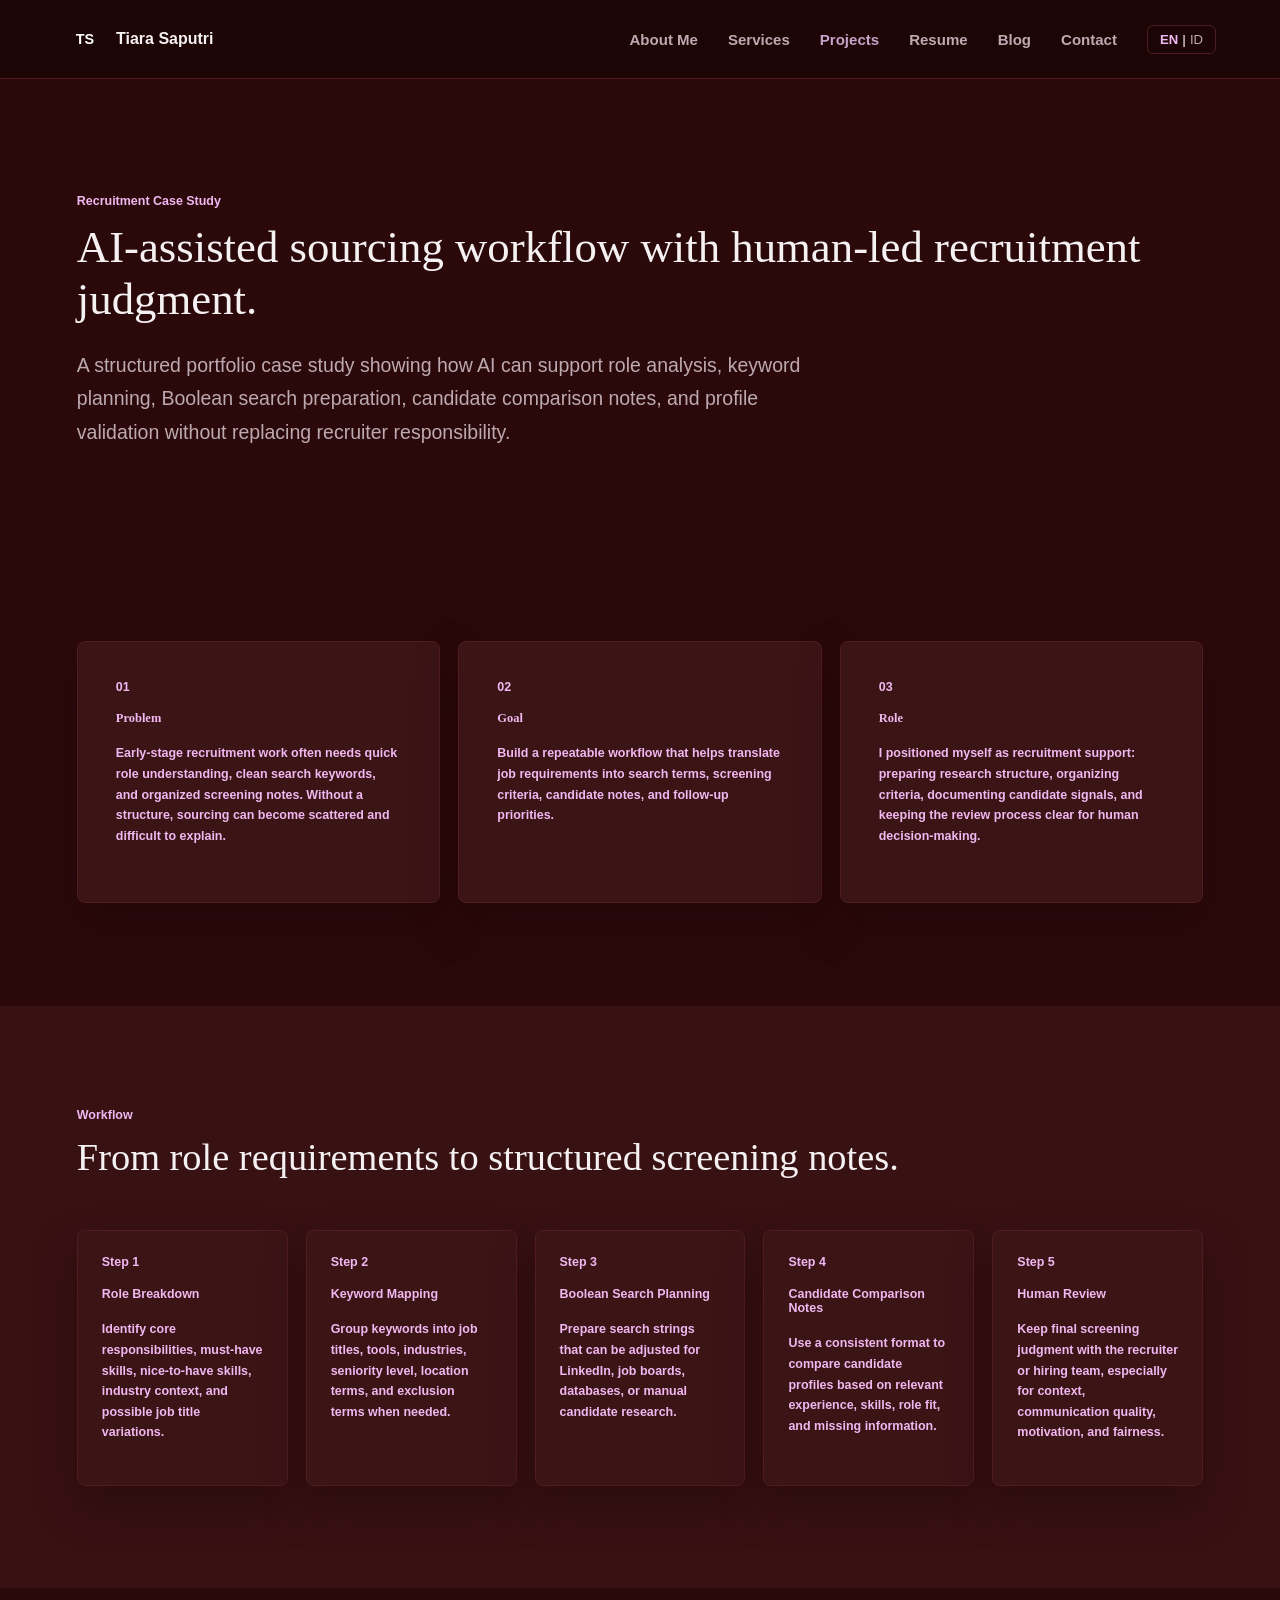
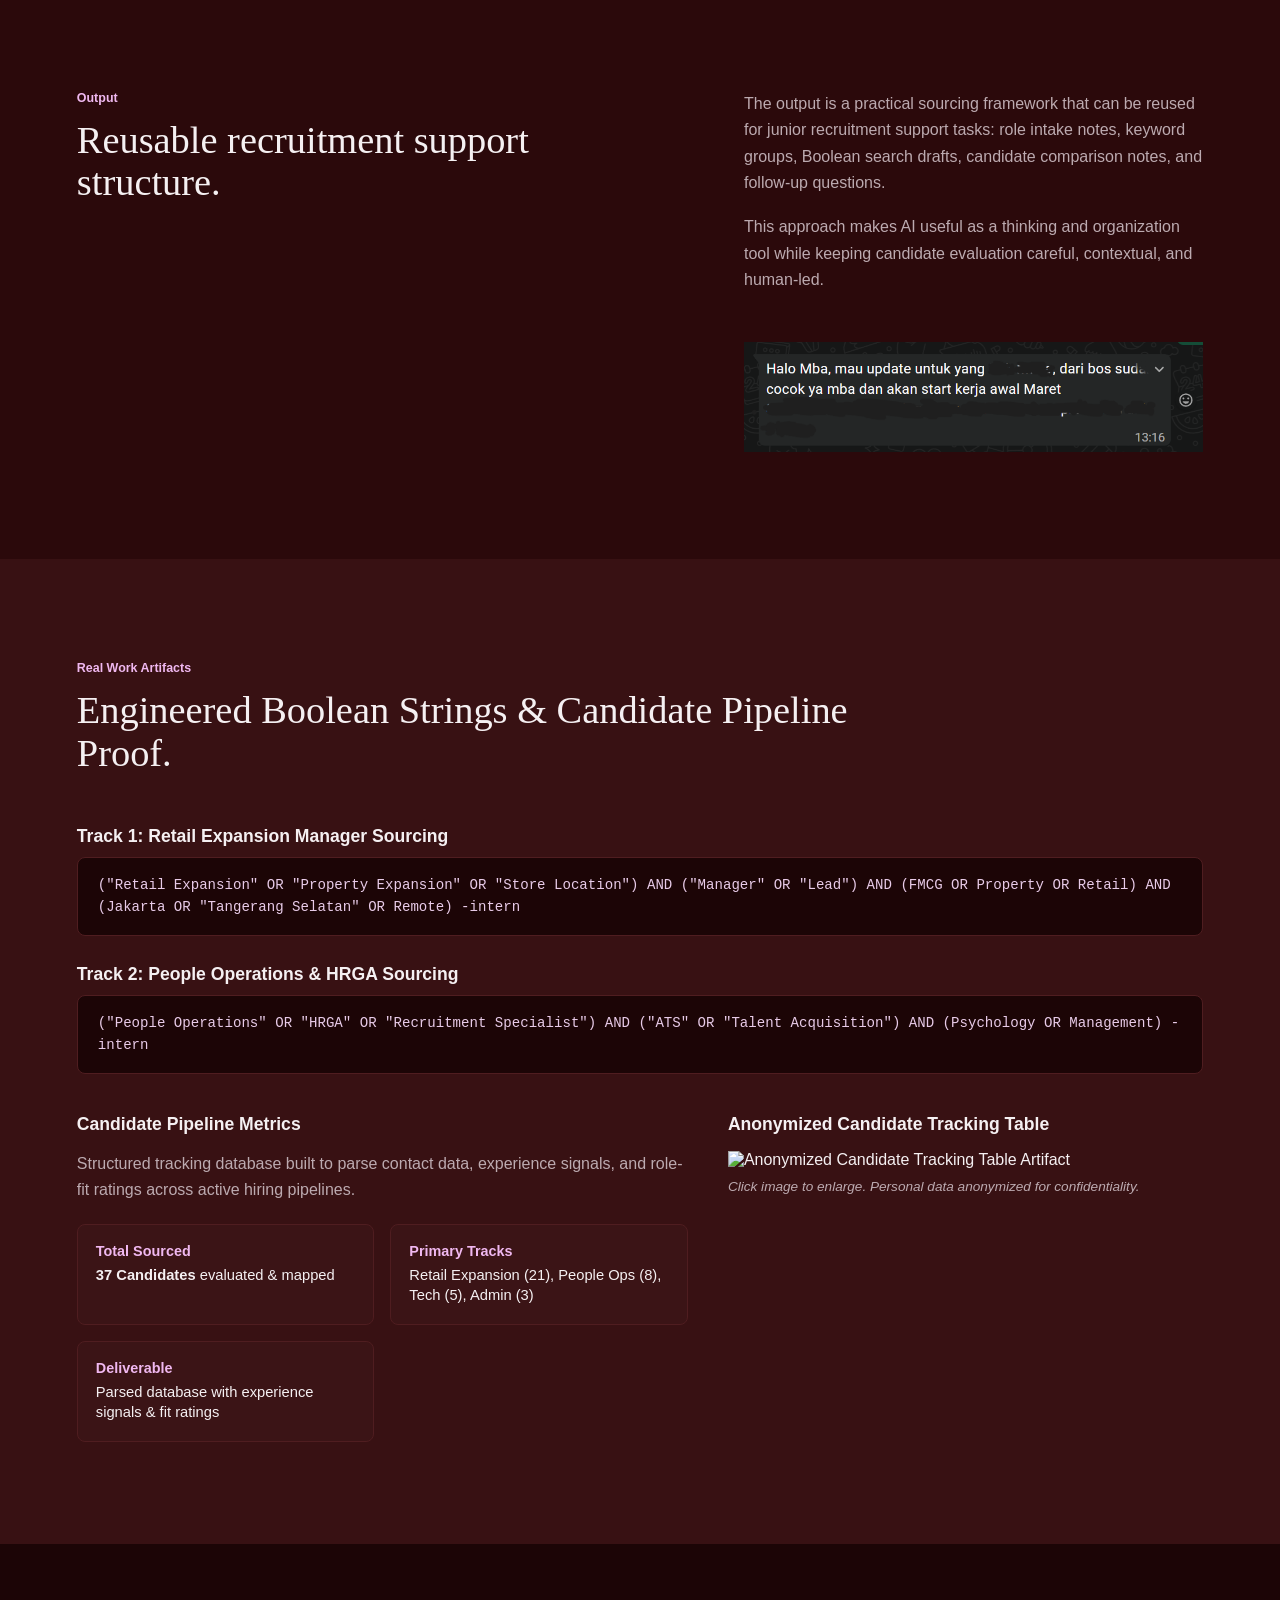
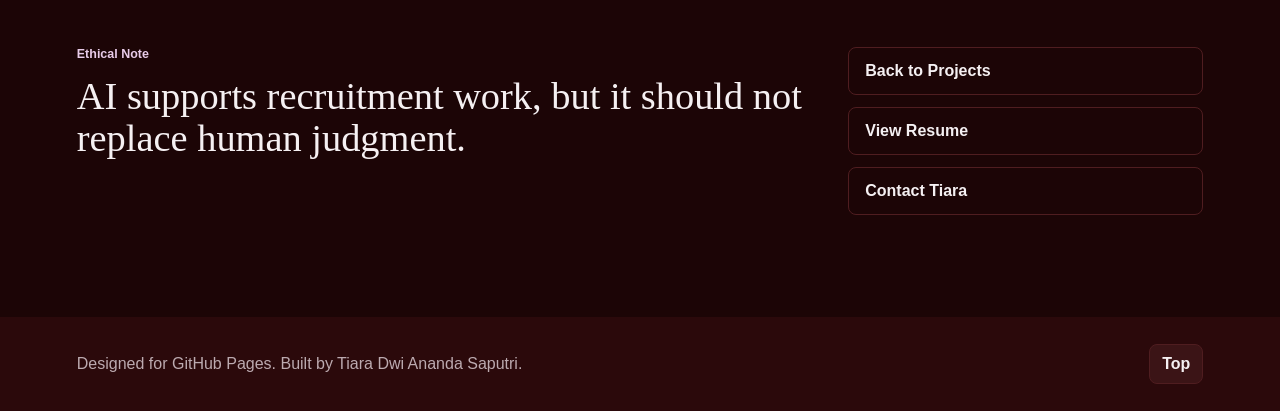
==== ai-sourcing-case-study.html @ cfcb4c5e "feat: add Boolean search formulas, candidate pipeline breakdown, and hiring table artifact" ====
<!doctype html>
<html lang="en">
  <head>
  <link rel="icon" type="image/png" href="assets/favicon.png" />
  <!-- Google tag (gtag.js) -->
  <script async src="https://www.googletagmanager.com/gtag/js?id=G-NN7CFTCV67"></script>
  <script>
    window.dataLayer = window.dataLayer || [];
    function gtag(){dataLayer.push(arguments);}
    gtag('js', new Date());

    gtag('config', 'G-NN7CFTCV67');
  </script>
    <meta charset="utf-8" />
    <meta name="viewport" content="width=device-width, initial-scale=1" />
    <meta
      name="description"
      content="AI-assisted sourcing workflow case study by Tiara Dwi Ananda Saputri, showing how AI can support recruitment research while keeping human judgment central."
    />
    <title>AI-Assisted Sourcing Case Study | Tiara Dwi Ananda Saputri</title>
    <link rel="preconnect" href="https://fonts.googleapis.com" />
    <link rel="preconnect" href="https://fonts.gstatic.com" crossorigin />
    <link
      href="https://fonts.googleapis.com/css2?family=Caveat+Brush&family=Inter:wght@400;500;600;700;800;900&display=swap"
      rel="stylesheet"
    />
    <link rel="stylesheet" href="styles.css?v=multi-page-3" />
    <script src="lang-switch.js"></script>
  </head>
  <body>
    <header class="site-header">
      <a class="brand" href="index.html" aria-label="Go to home">
        <span class="brand-mark">TS</span>
        <span>Tiara Saputri</span>
      </a>
      <nav class="nav-links" aria-label="Primary navigation">
        <a href="index.html#about"><span class="lang-en">About Me</span><span class="lang-id">Tentang Saya</span></a>
        <a href="services.html"><span class="lang-en">Services</span><span class="lang-id">Layanan</span></a>
        <a href="projects.html" class="active"><span class="lang-en">Projects</span><span class="lang-id">Proyek</span></a>
        <a href="resume.html">Resume</a>
        <a href="blog.html">Blog</a>
        <a href="index.html#contact"><span class="lang-en">Contact</span><span class="lang-id">Kontak</span></a>
        <button id="lang-toggle" class="lang-toggle-btn" aria-label="Switch Language / Ubah Bahasa">
          <span class="lang-text-en">EN</span> | <span class="lang-text-id">ID</span>
        </button>
      </nav>
    </header>

    <main>
      <section class="page-hero case-hero">
        <p class="eyebrow">
          <span class="lang-en">Recruitment Case Study</span>
          <span class="lang-id">Studi Kasus Rekrutmen</span>
        </p>
        <h1>
          <span class="lang-en">AI-assisted sourcing workflow with human-led recruitment judgment.</span>
          <span class="lang-id">Alur kerja sourcing berbantuan AI dengan keputusan rekrutmen dipimpin manusia.</span>
        </h1>
        <p>
          <span class="lang-en">A structured portfolio case study showing how AI can support role analysis, keyword planning, Boolean search preparation, candidate comparison notes, and profile validation without replacing recruiter responsibility.</span>
          <span class="lang-id">Studi kasus portofolio terstruktur yang menunjukkan bagaimana AI dapat mendukung analisis posisi, perencanaan kata kunci, penyiapan Boolean search, catatan perbandingan kandidat, dan validasi profil tanpa menggantikan tanggung jawab perekrut.</span>
        </p>
      </section>

      <section class="section case-study-section">
        <div class="case-study-grid">
          <article class="case-study-block">
            <span>01</span>
            <h2>
              <span class="lang-en">Problem</span>
              <span class="lang-id">Masalah</span>
            </h2>
            <p>
              <span class="lang-en">Early-stage recruitment work often needs quick role understanding, clean search keywords, and organized screening notes. Without a structure, sourcing can become scattered and difficult to explain.</span>
              <span class="lang-id">Pekerjaan rekrutmen tahap awal sering kali membutuhkan pemahaman posisi yang cepat, kata kunci pencarian yang bersih, dan catatan penyaringan yang terorganisasi. Tanpa struktur, sourcing dapat menjadi tidak terarah dan sulit dijelaskan.</span>
            </p>
          </article>
          <article class="case-study-block">
            <span>02</span>
            <h2>
              <span class="lang-en">Goal</span>
              <span class="lang-id">Tujuan</span>
            </h2>
            <p>
              <span class="lang-en">Build a repeatable workflow that helps translate job requirements into search terms, screening criteria, candidate notes, and follow-up priorities.</span>
              <span class="lang-id">Membangun alur kerja berulang yang membantu menerjemahkan persyaratan pekerjaan menjadi istilah pencarian, kriteria penyaringan, catatan kandidat, dan prioritas tindak lanjut.</span>
            </p>
          </article>
          <article class="case-study-block">
            <span>03</span>
            <h2>
              <span class="lang-en">Role</span>
              <span class="lang-id">Peran</span>
            </h2>
            <p>
              <span class="lang-en">I positioned myself as recruitment support: preparing research structure, organizing criteria, documenting candidate signals, and keeping the review process clear for human decision-making.</span>
              <span class="lang-id">Saya memosisikan diri sebagai dukungan rekrutmen: menyiapkan struktur riset, mengorganisasi kriteria, mendokumentasikan sinyal kandidat, dan menjaga proses peninjauan tetap jelas untuk pengambilan keputusan manusia.</span>
            </p>
          </article>
        </div>
      </section>

      <section class="section muted">
        <div class="section-heading">
          <p class="section-kicker">
            <span class="lang-en">Workflow</span>
            <span class="lang-id">Alur Kerja</span>
          </p>
          <h2>
            <span class="lang-en">From role requirements to structured screening notes.</span>
            <span class="lang-id">Dari persyaratan posisi hingga catatan penyaringan terstruktur.</span>
          </h2>
        </div>
        <div class="process-list">
          <article>
            <span>Step 1</span>
            <h3>
              <span class="lang-en">Role Breakdown</span>
              <span class="lang-id">Analisis Posisi</span>
            </h3>
            <p>
              <span class="lang-en">Identify core responsibilities, must-have skills, nice-to-have skills, industry context, and possible job title variations.</span>
              <span class="lang-id">Mengidentifikasi tanggung jawab utama, keterampilan wajib, keterampilan pendukung, konteks industri, dan kemungkinan variasi judul pekerjaan.</span>
            </p>
          </article>
          <article>
            <span>Step 2</span>
            <h3>
              <span class="lang-en">Keyword Mapping</span>
              <span class="lang-id">Pemetaan Kata Kunci</span>
            </h3>
            <p>
              <span class="lang-en">Group keywords into job titles, tools, industries, seniority level, location terms, and exclusion terms when needed.</span>
              <span class="lang-id">Mengelompokkan kata kunci ke dalam judul pekerjaan, alat kerja, industri, tingkat senioritas, istilah lokasi, dan istilah pengecualian jika diperlukan.</span>
            </p>
          </article>
          <article>
            <span>Step 3</span>
            <h3>
              <span class="lang-en">Boolean Search Planning</span>
              <span class="lang-id">Perencanaan Boolean Search</span>
            </h3>
            <p>
              <span class="lang-en">Prepare search strings that can be adjusted for LinkedIn, job boards, databases, or manual candidate research.</span>
              <span class="lang-id">Menyiapkan formula pencarian yang dapat disesuaikan untuk LinkedIn, portal lowongan kerja, database, atau riset kandidat manual.</span>
            </p>
          </article>
          <article>
            <span>Step 4</span>
            <h3>
              <span class="lang-en">Candidate Comparison Notes</span>
              <span class="lang-id">Catatan Perbandingan Kandidat</span>
            </h3>
            <p>
              <span class="lang-en">Use a consistent format to compare candidate profiles based on relevant experience, skills, role fit, and missing information.</span>
              <span class="lang-id">Menggunakan format yang konsisten untuk membandingkan profil kandidat berdasarkan pengalaman relevan, keterampilan, keselarasan peran, dan informasi yang kurang.</span>
            </p>
          </article>
          <article>
            <span>Step 5</span>
            <h3>
              <span class="lang-en">Human Review</span>
              <span class="lang-id">Peninjauan Manusia</span>
            </h3>
            <p>
              <span class="lang-en">Keep final screening judgment with the recruiter or hiring team, especially for context, communication quality, motivation, and fairness.</span>
              <span class="lang-id">Menjaga keputusan penyaringan akhir tetap pada perekrut atau tim perekrut, terutama untuk konteks, kualitas komunikasi, motivasi, dan keadilan.</span>
            </p>
          </article>
        </div>
      </section>

      <section class="section">
        <div class="split">
          <div>
            <p class="section-kicker">
              <span class="lang-en">Output</span>
              <span class="lang-id">Hasil Kerja</span>
            </p>
            <h2>
              <span class="lang-en">Reusable recruitment support structure.</span>
              <span class="lang-id">Struktur dukungan rekrutmen yang dapat digunakan kembali.</span>
            </h2>
          </div>
          <div class="about-copy">
            <p>
              <span class="lang-en">The output is a practical sourcing framework that can be reused for junior recruitment support tasks: role intake notes, keyword groups, Boolean search drafts, candidate comparison notes, and follow-up questions.</span>
              <span class="lang-id">Hasil kerjanya adalah kerangka sourcing praktis yang dapat digunakan kembali untuk tugas-tugas dukungan rekrutmen pemula: catatan pemahaman posisi, kelompok kata kunci, draf Boolean search, catatan perbandingan kandidat, dan pertanyaan tindak lanjut.</span>
            </p>
            <p>
              <span class="lang-en">This approach makes AI useful as a thinking and organization tool while keeping candidate evaluation careful, contextual, and human-led.</span>
              <span class="lang-id">Pendekatan ini membuat AI berguna sebagai alat berpikir dan pengorganisasian dengan tetap menjaga evaluasi kandidat yang hati-hati, kontekstual, dan dipimpin oleh manusia.</span>
            </p>
            <div style="margin-top: 30px; max-width: 500px;" class="photo-frame">
              <img src="assets/testimonial-ai-recruitment.png?v=20260610" alt="Success Sourcing Testimonial" style="aspect-ratio: auto; width: 100%; object-fit: contain;" />
            </div>
          </div>
        </div>
      </section>

      <!-- Real Artifacts & Boolean Strings Section -->
      <section class="section muted">
        <div class="section-heading">
          <p class="section-kicker">
            <span class="lang-en">Real Work Artifacts</span>
            <span class="lang-id">Artefak Pekerjaan Nyata</span>
          </p>
          <h2>
            <span class="lang-en">Engineered Boolean Strings &amp; Candidate Pipeline Proof.</span>
            <span class="lang-id">Formula Boolean Search &amp; Bukti Pipeline Kandidat.</span>
          </h2>
        </div>

        <div style="margin-bottom: 40px;">
          <h3>
            <span class="lang-en">Track 1: Retail Expansion Manager Sourcing</span>
            <span class="lang-id">Jalur 1: Sourcing Manajer Ekspansi Ritel</span>
          </h3>
          <div class="boolean-code-box">
            ("Retail Expansion" OR "Property Expansion" OR "Store Location") AND ("Manager" OR "Lead") AND (FMCG OR Property OR Retail) AND (Jakarta OR "Tangerang Selatan" OR Remote) -intern
          </div>

          <h3 style="margin-top: 28px;">
            <span class="lang-en">Track 2: People Operations &amp; HRGA Sourcing</span>
            <span class="lang-id">Jalur 2: Sourcing People Operations &amp; HRGA</span>
          </h3>
          <div class="boolean-code-box">
            ("People Operations" OR "HRGA" OR "Recruitment Specialist") AND ("ATS" OR "Talent Acquisition") AND (Psychology OR Management) -intern
          </div>
        </div>

        <div class="split" style="align-items: start; gap: 40px;">
          <div>
            <h3>
              <span class="lang-en">Candidate Pipeline Metrics</span>
              <span class="lang-id">Metrik Pipeline Kandidat</span>
            </h3>
            <p style="color: var(--muted); line-height: 1.65; margin-bottom: 20px;">
              <span class="lang-en">Structured tracking database built to parse contact data, experience signals, and role-fit ratings across active hiring pipelines.</span>
              <span class="lang-id">Database pelacakan terstruktur yang dibuat untuk mengurai data kontak, sinyal pengalaman, dan nilai kesesuaian peran di seluruh pipeline rekrutmen aktif.</span>
            </p>

            <div class="pipeline-metrics-grid">
              <div class="pipeline-metric-card">
                <h4>Total Sourced</h4>
                <p><strong>37 Candidates</strong> evaluated &amp; mapped</p>
              </div>
              <div class="pipeline-metric-card">
                <h4>Primary Tracks</h4>
                <p>Retail Expansion (21), People Ops (8), Tech (5), Admin (3)</p>
              </div>
              <div class="pipeline-metric-card">
                <h4>Deliverable</h4>
                <p>Parsed database with experience signals &amp; fit ratings</p>
              </div>
            </div>
          </div>

          <div>
            <h3>
              <span class="lang-en">Anonymized Candidate Tracking Table</span>
              <span class="lang-id">Tabel Pelacakan Kandidat (Tersamar)</span>
            </h3>
            <div style="margin-top: 16px;" class="photo-frame">
              <img src="assets/blur-sensitive-hiring-table.png" alt="Anonymized Candidate Tracking Table Artifact" style="aspect-ratio: auto; width: 100%; object-fit: contain;" />
            </div>
            <p style="color: var(--muted); font-size: 0.85rem; margin-top: 10px; font-style: italic;">
              <span class="lang-en">Click image to enlarge. Personal data anonymized for confidentiality.</span>
              <span class="lang-id">Klik gambar untuk memperbesar. Data pribadi disamarkan untuk kerahasiaan.</span>
            </p>
          </div>
        </div>
      </section>

      <section class="contact-section">
        <div>
          <p class="section-kicker">
            <span class="lang-en">Ethical Note</span>
            <span class="lang-id">Catatan Etis</span>
          </p>
          <h2>
            <span class="lang-en">AI supports recruitment work, but it should not replace human judgment.</span>
            <span class="lang-id">AI mendukung pekerjaan rekrutmen, tetapi tidak boleh menggantikan keputusan manusia.</span>
          </h2>
        </div>
        <div class="contact-panel">
          <a href="projects.html">
            <span class="lang-en">Back to Projects</span>
            <span class="lang-id">Kembali ke Proyek</span>
          </a>
          <a href="resume.html">
            <span class="lang-en">View Resume</span>
            <span class="lang-id">Lihat Resume</span>
          </a>
          <a href="mailto:tiaradwia1506@gmail.com">
            <span class="lang-en">Contact Tiara</span>
            <span class="lang-id">Hubungi Tiara</span>
          </a>
        </div>
      </section>
    </main>

    <footer class="site-footer">
      <p>
        <span class="lang-en">Designed for GitHub Pages. Built by Tiara Dwi Ananda Saputri.</span>
        <span class="lang-id">Didesain untuk GitHub Pages. Dibuat oleh Tiara Dwi Ananda Saputri.</span>
      </p>
      <button class="top-button" type="button" aria-label="Back to top">
        <span class="lang-en">Top</span>
        <span class="lang-id">Ke Atas</span>
      </button>
    </footer>
    <script src="script.js?v=2"></script>
  </body>
</html>
---- styles.css ----
:root {
  --bg: #2b090b;
  --surface: #3b1416;
  --ink: #f5f0f2;
  --muted: #bcaab0;
  --line: #4f1d20;
  --deep: #1c0506;
  --teal: #C8A2C8;
  --gold: #e8cbe8;
  --rose: #f0b8f0;
  --soft: #381113;
  --shadow: 0 20px 45px rgba(28, 5, 6, 0.4);
}

.text-link {
  display: inline-flex;
  width: fit-content;
  margin-top: 22px;
  border-bottom: 2px solid currentColor;
  color: inherit;
  font-weight: 900;
}

.case-study-grid,
.process-list {
  display: grid;
  gap: 18px;
}

.case-study-grid {
  grid-template-columns: repeat(3, 1fr);
}

.case-study-block,
.process-list article {
  border: 1px solid var(--line);
  border-radius: 8px;
  background: var(--surface);
  box-shadow: var(--shadow);
}

.case-study-block {
  padding: clamp(24px, 4vw, 38px);
}

.case-study-block span,
.process-list span {
  display: block;
  margin-bottom: 18px;
  color: var(--rose);
  font-size: 0.78rem;
  font-weight: 900;
}

.case-study-block h2 {
  margin-bottom: 16px;
  font-size: clamp(1.8rem, 4vw, 3.3rem);
}

.case-study-block p,
.process-list p {
  margin: 0;
  color: var(--muted);
  line-height: 1.65;
}

.process-list {
  grid-template-columns: repeat(5, 1fr);
}

.process-list article {
  min-height: 250px;
  padding: 24px;
}

.process-list h3 {
  margin-bottom: 12px;
}

@media (max-width: 1100px) {
  .case-study-grid {
    grid-template-columns: 1fr;
  }

  .process-list {
    grid-template-columns: repeat(2, 1fr);
  }
}

@media (max-width: 760px) {
  .process-list {
    grid-template-columns: 1fr;
  }
}

.project-testimonial {
  margin-top: 20px;
  padding: 16px 20px;
  border-left: 3px solid var(--teal);
  background: rgba(18, 111, 103, 0.06);
  border-radius: 0 8px 8px 0;
  font-size: 0.94rem;
}

.project-card.featured .project-testimonial {
  border-left-color: #f1ce89;
  background: rgba(241, 206, 137, 0.08);
}

.project-testimonial-text {
  margin: 0 0 8px 0 !important;
  font-style: italic;
  line-height: 1.5;
  color: inherit !important;
}

.project-testimonial-author {
  display: block;
  font-size: 0.78rem;
  font-weight: 800;
  letter-spacing: 0.5px;
  color: var(--teal);
}

.project-card.featured .project-testimonial-author {
  color: #f1ce89;
}

* {
  box-sizing: border-box;
}

html {
  scroll-behavior: smooth;
}

body {
  margin: 0;
  background: var(--bg);
  color: var(--ink);
  font-family: -apple-system, BlinkMacSystemFont, 'Segoe UI', Helvetica, Arial, sans-serif;
  letter-spacing: 0;
}

a {
  color: inherit;
  text-decoration: none;
}

.site-header {
  position: sticky;
  top: 0;
  z-index: 20;
  display: flex;
  align-items: center;
  justify-content: space-between;
  gap: 24px;
  padding: 18px clamp(18px, 5vw, 72px);
  background: rgba(28, 5, 6, 0.85);
  border-bottom: 1px solid var(--line);
  backdrop-filter: blur(14px);
}

.brand {
  display: inline-flex;
  align-items: center;
  gap: 10px;
  font-weight: 900;
}

.brand-mark {
  display: grid;
  place-items: center;
  width: 42px;
  height: 42px;
  border-radius: 8px;
  background: var(--deep);
  color: #fff;
  font-size: 0.9rem;
}

.nav-links {
  display: flex;
  align-items: center;
  gap: clamp(14px, 3vw, 30px);
  color: var(--muted);
  font-weight: 800;
  font-size: 0.94rem;
}

.nav-links a:hover,
.nav-links a.active {
  color: var(--teal);
}

.hero {
  display: grid;
  grid-template-columns: minmax(0, 1.05fr) minmax(320px, 1.15fr);
  gap: clamp(28px, 5vw, 78px);
  align-items: center;
  min-height: calc(100vh - 78px);
  padding: clamp(48px, 8vw, 100px) clamp(18px, 6vw, 88px);
}

.page-hero {
  padding: clamp(64px, 9vw, 130px) clamp(18px, 6vw, 88px) clamp(48px, 7vw, 92px);
  background: var(--bg);
}

.page-hero h1 {
  max-width: 1120px;
  font-size: clamp(1.8rem, 3.5vw, 3rem);
  line-height: 1.15;
  font-weight: normal;
}

.page-hero p:last-child {
  max-width: 760px;
  margin: 24px 0 0;
  color: var(--muted);
  font-size: clamp(1rem, 2vw, 1.22rem);
  line-height: 1.7;
}

.eyebrow,
.section-kicker {
  margin: 0 0 14px;
  color: var(--rose);
  font-size: 0.78rem;
  font-weight: 900;
  letter-spacing: 0;
}

h1,
h2,
h3,
p {
  overflow-wrap: anywhere;
}

h1 {
  font-family: Georgia, 'Times New Roman', serif;
  font-weight: normal;
  margin: 0;
  max-width: 860px;
  font-size: clamp(2.2rem, 5vw, 4.2rem);
  line-height: 1.05;
  letter-spacing: 0;
}

.gradient-text {
  background: linear-gradient(135deg, #be123c 0%, #d946ef 60%, #C8A2C8 100%);
  -webkit-background-clip: text;
  -webkit-text-fill-color: transparent;
  display: inline-block;
}

h2 {
  font-family: Georgia, 'Times New Roman', serif;
  font-weight: normal;
  margin: 0;
  font-size: clamp(1.6rem, 3vw, 2.8rem);
  line-height: 1.1;
  letter-spacing: 0;
}

h3 {
  margin: 0;
  font-size: 1.1rem;
}

.hero-role {
  margin: 22px 0 0;
  color: var(--teal);
  font-size: clamp(1.6rem, 3.5vw, 2.5rem);
  font-weight: 900;
  font-family: "Caveat Brush", cursive, Arial, sans-serif;
  letter-spacing: 0.5px;
}

.hero-intro {
  max-width: 680px;
  margin: 24px 0 0;
  color: var(--muted);
  font-size: clamp(1rem, 2vw, 1.22rem);
  line-height: 1.7;
}

.hero-actions,
.social-row {
  display: flex;
  flex-wrap: wrap;
  gap: 12px;
}

.hero-actions {
  margin-top: 32px;
}

.button {
  display: inline-flex;
  min-height: 48px;
  align-items: center;
  justify-content: center;
  border: 1px solid var(--line);
  border-radius: 8px;
  padding: 12px 18px;
  font-weight: 900;
  transition: transform 160ms ease, background 160ms ease, color 160ms ease, border-color 160ms ease;
}

.button:hover {
  transform: translateY(-2px);
  border-color: var(--teal);
}

.button.primary {
  background: linear-gradient(135deg, #be123c 0%, #d946ef 60%, #C8A2C8 100%);
  color: var(--deep);
  border: none;
}

.button.primary:hover {
  background: linear-gradient(135deg, #d946ef 0%, #be123c 100%);
}

.button.secondary {
  background: transparent;
  color: var(--teal);
  border-color: var(--line);
}

.social-row {
  margin-top: 22px;
  color: var(--muted);
  font-weight: 800;
}

.social-row a {
  border-bottom: 2px solid rgba(200, 162, 200, 0.22);
}

.social-row a:hover {
  color: var(--teal);
}

.hero-visual {
  display: grid;
  gap: 16px;
}

.photo-card {
  position: relative;
  width: 100%;
  max-width: 580px;
  aspect-ratio: 1 / 1;
  background: var(--bg);
  border-radius: 20px;
  overflow: hidden;
  display: flex;
  justify-content: center;
  align-items: flex-end;
  box-shadow: 0 15px 35px rgba(0, 0, 0, 0.3);
  z-index: 1;
  border: 1px solid var(--line);
  margin-left: auto;
}

.photo-card img {
  display: block;
  height: 95%;
  width: auto;
  object-fit: contain;
  z-index: 3;
  position: relative;
}

.glow-bg {
  position: absolute;
  top: 50%;
  left: 50%;
  transform: translate(-50%, -50%);
  width: 75%;
  height: 75%;
  border-radius: 50%;
  background: rgba(18, 5, 6, 0.75);
  z-index: 2;
  border: 1px solid rgba(200, 162, 200, 0.2);
}

.card-line {
  position: absolute;
  background: var(--teal);
  opacity: 0.35;
  z-index: 2;
}

.line-top-left {
  top: 36px;
  left: 0;
  width: 90px;
  height: 1px;
}

.line-right {
  top: 0;
  right: 48px;
  width: 1px;
  height: 100px;
}

.line-bottom-left {
  bottom: 0;
  left: 58px;
  width: 1px;
  height: 80px;
}

.hero-note {
  border-radius: 8px;
  padding: 20px;
  background: var(--deep);
  color: #fff;
}

.hero-note span {
  display: block;
  margin-bottom: 8px;
  color: #f1ce89;
  font-weight: 900;
}

.hero-note p {
  margin: 0;
  line-height: 1.55;
}

.stats-band {
  display: grid;
  grid-template-columns: repeat(4, 1fr);
  gap: 1px;
  padding: 0 clamp(18px, 6vw, 88px);
  background: var(--line);
}

.stats-band article {
  min-height: 168px;
  padding: 28px;
  background: var(--surface);
}

.stats-band strong {
  display: block;
  margin-bottom: 18px;
  color: var(--gold);
  font-size: clamp(2.5rem, 5vw, 4.2rem);
  line-height: 1;
}

.stats-band span {
  color: var(--ink);
  font-weight: 900;
}

.section {
  padding: clamp(64px, 8vw, 112px) clamp(18px, 6vw, 88px);
}

.muted {
  background: var(--soft);
}

.section-heading {
  max-width: 840px;
  margin-bottom: clamp(30px, 5vw, 52px);
}

.split {
  display: grid;
  grid-template-columns: minmax(0, 0.9fr) minmax(320px, 0.7fr);
  gap: clamp(28px, 6vw, 80px);
  align-items: start;
}

.about-copy {
  display: grid;
  gap: 18px;
}

.about-copy p,
.service-card p,
.project-card span,
.resume-item p,
.certificate-card p,
.page-card p,
.feature-panel p {
  margin: 0;
  color: var(--muted);
  line-height: 1.65;
}

.service-grid,
.project-grid,
.resume-grid,
.certificate-grid,
.page-card-grid {
  display: grid;
  gap: 18px;
}

.service-grid {
  grid-template-columns: repeat(4, 1fr);
}

.detail-grid.service-grid {
  grid-template-columns: repeat(3, 1fr);
}

.project-grid {
  grid-template-columns: repeat(3, 1fr);
}

.resume-grid {
  grid-template-columns: repeat(2, 1fr);
}

.certificate-grid {
  grid-template-columns: repeat(3, 1fr);
}

.page-card-grid {
  grid-template-columns: repeat(3, 1fr);
}

.service-card,
.project-card,
.resume-item,
.certificate-card,
.page-card,
.feature-panel {
  border: 1px solid var(--line);
  border-radius: 5px;
  background: var(--surface);
  box-shadow: var(--shadow);
  transition: transform 200ms ease, border-color 200ms ease, box-shadow 200ms ease;
}

.service-card:hover,
.project-card:hover,
.resume-item:hover,
.certificate-card:hover,
.page-card:hover,
.feature-panel:hover {
  transform: translateY(-3px);
  border-color: var(--teal);
  box-shadow: 0 8px 25px rgba(200, 162, 200, 0.15), var(--shadow);
}

.service-card {
  min-height: 260px;
  padding: 24px;
}

.service-card span,
.resume-item span,
.project-card p,
.page-card span {
  display: block;
  margin-bottom: 26px;
  color: var(--rose);
  font-size: 0.78rem;
  font-weight: 900;
}

.service-card h3,
.project-card h3,
.resume-item h3,
.certificate-card h3,
.page-card h3 {
  margin-bottom: 12px;
}

.project-card {
  min-height: 280px;
  padding: 26px;
}

.project-tags {
  display: flex;
  flex-wrap: wrap;
  gap: 6px;
  margin-bottom: 14px;
}

.project-tag {
  display: inline-block;
  padding: 3px 8px;
  border-radius: 4px;
  font-size: 0.68rem;
  font-weight: 800;
  letter-spacing: 0.5px;
  border: 1px solid currentColor;
}

.project-tag.real-work {
  color: #a7f3d0;
  background: rgba(16, 185, 129, 0.08);
  border-color: rgba(16, 185, 129, 0.3);
}

.project-tag.case-study {
  color: #bfdbfe;
  background: rgba(59, 130, 246, 0.08);
  border-color: rgba(59, 130, 246, 0.3);
}

.project-tag.learning-project {
  color: #fef08a;
  background: rgba(234, 179, 8, 0.08);
  border-color: rgba(234, 179, 8, 0.3);
}

.project-card.featured {
  grid-column: span 2;
  background: var(--deep);
  color: #fff;
}

.project-card.featured p {
  color: #f1ce89;
}

.project-card.featured span {
  color: #dce8e5;
}

.feature-panel {
  display: grid;
  grid-template-columns: minmax(0, 1fr) auto;
  gap: 24px;
  align-items: end;
  padding: clamp(24px, 4vw, 40px);
}

.feature-panel h3 {
  margin-bottom: 16px;
  font-size: clamp(1.6rem, 4vw, 3rem);
  line-height: 1;
}

.page-card {
  min-height: 240px;
  padding: 26px;
  transition: transform 160ms ease, border-color 160ms ease;
}

.page-card:hover {
  transform: translateY(-3px);
  border-color: var(--teal);
}

.resume-section {
  background: var(--soft);
}

.resume-item {
  padding: 24px;
}

.certificate-card {
  overflow: hidden;
}

.certificate-card img {
  display: block;
  width: 100%;
  aspect-ratio: 1.36;
  object-fit: contain;
  background: var(--deep);
  border-bottom: 1px solid var(--line);
}

.certificate-card div {
  padding: 20px;
}

.skills-section {
  padding: clamp(64px, 8vw, 112px) clamp(18px, 6vw, 88px);
}

.skills-grid {
  display: grid;
  grid-template-columns: repeat(3, 1fr);
  gap: 24px;
  margin-top: 32px;
}

.skills-card {
  border: 1px solid var(--line);
  border-radius: 5px;
  background: var(--surface);
  box-shadow: var(--shadow);
  padding: clamp(24px, 4vw, 32px);
  display: flex;
  flex-direction: column;
  gap: 16px;
  transition: transform 200ms ease, border-color 200ms ease, box-shadow 200ms ease;
  position: relative;
  overflow: hidden;
}

.skills-card:hover {
  transform: translateY(-5px);
  border-color: var(--teal);
  box-shadow: 0 15px 35px rgba(200, 162, 200, 0.15), var(--shadow);
}

.skills-card::before {
  content: '';
  position: absolute;
  top: 0;
  left: 0;
  width: 100%;
  height: 3px;
  background: linear-gradient(90deg, #be123c, #d946ef, #C8A2C8);
  opacity: 0;
  transition: opacity 200ms ease;
}

.skills-card:hover::before {
  opacity: 1;
}

.skills-card-header {
  display: flex;
  align-items: center;
  gap: 14px;
}

.skills-icon {
  display: grid;
  place-items: center;
  width: 48px;
  height: 48px;
  border-radius: 8px;
  background: var(--deep);
  color: var(--teal);
  border: 1px solid var(--line);
  transition: color 200ms ease, border-color 200ms ease, background 200ms ease;
}

.skills-card:hover .skills-icon {
  color: var(--ink);
  border-color: var(--teal);
  background: linear-gradient(135deg, #be123c 0%, #d946ef 60%, #C8A2C8 100%);
}

.skills-card h3 {
  margin: 0;
  font-size: 1.25rem;
  font-weight: 800;
  color: var(--ink);
}

.skills-card-desc {
  margin: 0;
  font-size: 0.92rem;
  line-height: 1.6;
  color: var(--muted);
}

.skill-badges {
  display: flex;
  flex-wrap: wrap;
  gap: 8px;
  margin-top: 8px;
}

.skill-badge {
  display: inline-block;
  padding: 6px 14px;
  background: var(--deep);
  border: 1px solid var(--line);
  border-radius: 20px;
  font-size: 0.82rem;
  font-weight: 600;
  color: var(--ink);
  transition: border-color 200ms ease, color 200ms ease, transform 200ms ease;
}

.skill-badge:hover {
  border-color: var(--teal);
  color: var(--teal);
  transform: translateY(-2px);
  box-shadow: 0 4px 12px rgba(200, 162, 200, 0.1);
}

@media (max-width: 960px) {
  .skills-grid {
    grid-template-columns: 1fr;
    gap: 20px;
  }
}

.contact-section {
  display: grid;
  grid-template-columns: minmax(0, 1fr) minmax(300px, 0.48fr);
  gap: 32px;
  padding: clamp(64px, 8vw, 112px) clamp(18px, 6vw, 88px);
  background: var(--deep);
  color: var(--ink);
}

.contact-section .section-kicker {
  color: var(--gold);
}

.contact-panel {
  display: grid;
  gap: 12px;
  align-content: start;
}

.contact-panel a {
  border: 1px solid var(--line);
  border-radius: 8px;
  padding: 14px 16px;
  color: var(--ink);
  font-weight: 800;
  transition: background 160ms ease, border-color 160ms ease;
}

.contact-panel a:hover {
  background: rgba(200, 162, 200, 0.08);
  border-color: var(--teal);
}

.site-footer {
  display: flex;
  align-items: center;
  justify-content: space-between;
  gap: 16px;
  padding: 22px clamp(18px, 6vw, 88px);
  color: var(--muted);
}

.top-button {
  min-width: 54px;
  min-height: 40px;
  border: 1px solid var(--line);
  border-radius: 8px;
  background: var(--surface);
  color: var(--ink);
  font: inherit;
  font-weight: 900;
  cursor: pointer;
}

@media (max-width: 1100px) {
  .hero,
  .split,
  .contact-section,
  .feature-panel {
    grid-template-columns: 1fr;
  }

  .service-grid,
  .detail-grid.service-grid,
  .project-grid,
  .certificate-grid,
  .page-card-grid {
    grid-template-columns: repeat(2, 1fr);
  }

  .project-card.featured {
    grid-column: span 1;
  }
}

@media (max-width: 760px) {
  .site-header {
    align-items: flex-start;
    flex-direction: column;
  }

  .nav-links {
    width: 100%;
    overflow-x: auto;
    padding-bottom: 2px;
  }

  .stats-band,
  .service-grid,
  .detail-grid.service-grid,
  .project-grid,
  .resume-grid,
  .certificate-grid,
  .page-card-grid {
    grid-template-columns: 1fr;
  }

  .stats-band {
    padding: 0;
  }

  .hero-actions,
  .social-row {
    flex-direction: column;
  }

  .button {
    width: 100%;
  }

  .site-footer {
    align-items: flex-start;
    flex-direction: column;
  }
}

/* Virtual Assistant Service Card & Badge Styles */
.service-card.highlight-va {
  border: 2px solid #2d6a4f;
  position: relative;
  transition: transform 200ms ease, border-color 200ms ease, box-shadow 200ms ease;
}

.service-card.highlight-va:hover {
  border-color: #40916c;
  transform: translateY(-3px);
  box-shadow: 0 12px 30px rgba(45, 106, 79, 0.15), var(--shadow);
}

.badge-new {
  position: absolute;
  top: 16px;
  right: 16px;
  background: #2d6a4f;
  color: #fff;
  padding: 3px 10px;
  border-radius: 4px;
  font-size: 0.7rem;
  font-weight: 900;
  letter-spacing: 0.08em;
  box-shadow: 0 2px 8px rgba(45, 106, 79, 0.3);
}

.va-badges {
  display: flex;
  flex-wrap: wrap;
  gap: 6px;
  margin-top: 16px;
}

.va-badge {
  display: inline-block;
  padding: 5px 12px;
  background: rgba(45, 106, 79, 0.08);
  border: 1px solid rgba(45, 106, 79, 0.2);
  border-radius: 16px;
  font-size: 0.74rem;
  font-weight: 600;
  color: var(--muted);
  transition: border-color 160ms ease, color 160ms ease, background-color 160ms ease;
}

.va-badge:hover {
  border-color: #40916c;
  color: #f5f0f2;
  background-color: rgba(45, 106, 79, 0.15);
}

.availability-note {
  margin-top: 16px;
  font-size: 0.82rem;
  color: var(--rose);
  font-weight: 700;
  letter-spacing: 0.02em;
}

/* Multi-language styling rules */
html[lang="en"] .lang-id {
  display: none !important;
}
html[lang="id"] .lang-en {
  display: none !important;
}

/* Language Switcher Button */
.lang-toggle-btn {
  display: inline-flex;
  align-items: center;
  justify-content: center;
  background: var(--deep);
  color: var(--muted);
  border: 1px solid var(--line);
  border-radius: 6px;
  padding: 6px 12px;
  font-family: inherit;
  font-size: 0.82rem;
  font-weight: 800;
  cursor: pointer;
  transition: all 160ms ease;
  user-select: none;
  gap: 4px;
}

.lang-toggle-btn:hover {
  color: var(--teal);
  border-color: var(--teal);
  background: rgba(200, 162, 200, 0.08);
}

html[lang="en"] .lang-toggle-btn .lang-text-en {
  color: var(--rose);
  font-weight: 900;
}
html[lang="en"] .lang-toggle-btn .lang-text-id {
  color: var(--muted);
  font-weight: normal;
}
html[lang="id"] .lang-toggle-btn .lang-text-id {
  color: var(--rose);
  font-weight: 900;
}
html[lang="id"] .lang-toggle-btn .lang-text-en {
  color: var(--muted);
  font-weight: normal;
}

/* ── Services Page Styles (Migrated from services.html) ── */
.services-section {
  padding: 1.5rem clamp(18px, 6vw, 88px) 5rem;
  max-width: 1200px;
  margin: 0 auto;
}

.services-grid {
  display: grid;
  grid-template-columns: repeat(3, 1fr);
  gap: 1.25rem;
}

.services-grid .card {
  background: var(--surface);
  border: 1px solid var(--line);
  border-radius: 5px;
  padding: 1.75rem;
  position: relative;
  display: flex;
  flex-direction: column;
  transition: border-color 0.2s ease, box-shadow 0.2s ease, transform 0.2s ease;
  box-shadow: var(--shadow);
}

.services-grid .card:hover {
  border-color: var(--teal);
  box-shadow: 0 8px 25px rgba(200, 162, 200, 0.15), var(--shadow);
  transform: translateY(-3px);
}

.services-grid .card.va {
  border-left: 3px solid #2d6a4f;
}

.card-num {
  font-size: 0.68rem;
  font-weight: 600;
  letter-spacing: 0.1em;
  color: var(--rose);
  margin-bottom: 0.8rem;
}

.card-title {
  font-size: 1rem;
  font-weight: 700;
  color: var(--ink);
  margin-bottom: 0.6rem;
  line-height: 1.3;
  padding-right: 3rem;
}

.card.va .card-title {
  padding-right: 3.5rem;
}

.card-desc {
  font-size: 0.845rem;
  color: var(--muted);
  line-height: 1.7;
  flex: 1;
  margin-bottom: 1.25rem;
}

.chips {
  display: flex;
  flex-wrap: wrap;
  gap: 0.4rem;
  margin-top: auto;
}

.chip {
  display: inline-block;
  font-size: 0.62rem;
  font-weight: 700;
  letter-spacing: 0.09em;
  padding: 0.18rem 0.5rem;
  border: 1px solid var(--line);
  border-radius: 3px;
  color: var(--teal);
  transition: border-color 0.2s ease, color 0.2s ease;
}

.chip:hover {
  border-color: var(--teal);
  color: var(--rose);
}

@media (max-width: 960px) {
  .services-grid {
    grid-template-columns: repeat(2, 1fr);
  }
}

@media (max-width: 600px) {
  .services-grid {
    grid-template-columns: 1fr;
  }
}

/* ── Lightbox Modal for Clickable Images ── */
.lightbox-modal {
  display: none;
  position: fixed;
  z-index: 9999;
  top: 0;
  left: 0;
  width: 100%;
  height: 100%;
  background-color: rgba(28, 5, 6, 0.95);
  backdrop-filter: blur(10px);
  justify-content: center;
  align-items: center;
  opacity: 0;
  transition: opacity 0.3s ease;
  cursor: zoom-out;
}

.lightbox-modal.active {
  display: flex;
  opacity: 1;
}

.lightbox-content {
  max-width: 90%;
  max-height: 90%;
  object-fit: contain;
  border: 1px solid var(--line);
  border-radius: 5px;
  box-shadow: 0 10px 40px rgba(0, 0, 0, 0.8);
  transform: scale(0.9);
  transition: transform 0.3s ease;
}

.lightbox-modal.active .lightbox-content {
  transform: scale(1);
}

.clickable-image {
  cursor: zoom-in;
  transition: opacity 0.2s ease, transform 0.2s ease;
}

.clickable-image:hover {
  opacity: 0.9;
  transform: scale(1.02);
}

/* Tools & Software Grid */
.tools-section {
  margin-top: 60px;
  text-align: center;
}

.tools-heading {
  font-family: Georgia, 'Times New Roman', serif;
  font-size: 1.5rem;
  color: var(--rose);
  margin-bottom: 24px;
  text-align: center;
}

.tools-grid {
  display: grid;
  grid-template-columns: repeat(auto-fit, minmax(180px, 1fr));
  gap: 16px;
  margin-top: 16px;
  max-width: 1000px;
  margin-left: auto;
  margin-right: auto;
}

.tool-card {
  display: flex;
  align-items: center;
  gap: 12px;
  background: var(--surface);
  border: 1px solid var(--line);
  padding: 12px 16px;
  border-radius: 5px;
  transition: transform 200ms ease, border-color 200ms ease, box-shadow 200ms ease;
  box-shadow: var(--shadow);
  text-align: left;
}

.tool-card:hover {
  transform: translateY(-3px);
  border-color: var(--teal);
  box-shadow: 0 8px 20px rgba(200, 162, 200, 0.12), var(--shadow);
}

.tool-logo {
  width: 24px;
  height: 24px;
  display: flex;
  align-items: center;
  justify-content: center;
  flex-shrink: 0;
}

.tool-logo svg {
  width: 100%;
  height: 100%;
  display: block;
}

.tool-name {
  font-size: 0.9rem;
  font-weight: 600;
  color: var(--text);
}

/* ── Real Work Impact Stats Grid ── */
.stats-grid {
  display: grid;
  grid-template-columns: repeat(3, 1fr);
  gap: 20px;
  padding: 0 clamp(18px, 6vw, 88px);
  margin-top: 32px;
  margin-bottom: 40px;
}

.stat-card {
  background: var(--surface);
  border: 1px solid var(--line);
  border-radius: 12px;
  padding: 28px 24px;
  box-shadow: var(--shadow);
  transition: transform 200ms ease, border-color 200ms ease, box-shadow 200ms ease;
  display: flex;
  flex-direction: column;
  justify-content: center;
}

.stat-card:hover {
  transform: translateY(-3px);
  border-color: var(--rose);
  box-shadow: 0 12px 30px rgba(240, 184, 240, 0.12), var(--shadow);
}

.stat-number {
  font-size: clamp(2.4rem, 5vw, 3.8rem);
  font-weight: 900;
  color: var(--gold);
  line-height: 1;
  margin-bottom: 12px;
  letter-spacing: -1px;
}

.stat-label {
  color: var(--ink);
  font-size: 0.95rem;
  font-weight: 700;
  line-height: 1.5;
}

.stat-label em {
  display: block;
  font-style: normal;
  color: var(--muted);
  font-size: 0.85rem;
  font-weight: 500;
  margin-top: 4px;
}

@media (max-width: 900px) {
  .stats-grid {
    grid-template-columns: 1fr;
    gap: 16px;
  }
}

/* ── Boolean Search Strings & Artifact Proofs ── */
.boolean-code-box {
  background: var(--deep);
  border: 1px solid var(--line);
  border-radius: 8px;
  padding: 16px 20px;
  font-family: 'Courier New', Courier, monospace;
  font-size: 0.88rem;
  color: var(--gold);
  line-height: 1.6;
  margin-top: 10px;
  margin-bottom: 20px;
  word-break: break-word;
}

.pipeline-metrics-grid {
  display: grid;
  grid-template-columns: repeat(auto-fit, minmax(200px, 1fr));
  gap: 16px;
  margin-top: 20px;
}

.pipeline-metric-card {
  background: var(--surface);
  border: 1px solid var(--line);
  border-radius: 8px;
  padding: 18px;
}

.pipeline-metric-card h4 {
  margin: 0 0 6px 0;
  color: var(--rose);
  font-size: 0.9rem;
}

.pipeline-metric-card p {
  margin: 0;
  color: var(--ink);
  font-size: 0.92rem;
  line-height: 1.4;
}

/* ── Before vs After Showcase (CV Review) ── */
.review-example-card {
  margin-top: 40px;
  background: var(--surface);
  border: 1px solid var(--line);
  border-radius: 12px;
  padding: clamp(24px, 4vw, 36px);
  box-shadow: var(--shadow);
}

.review-example-card h3 {
  margin-top: 0;
  margin-bottom: 24px;
  font-size: clamp(1.4rem, 3vw, 1.8rem);
  color: var(--ink);
}

.comparison-grid {
  display: grid;
  grid-template-columns: 1fr 1fr;
  gap: 20px;
}

@media (max-width: 768px) {
  .comparison-grid {
    grid-template-columns: 1fr;
  }
}

.before-box,
.after-box {
  border-radius: 8px;
  padding: 20px;
  border: 1px solid var(--line);
}

.before-box {
  background: rgba(220, 53, 69, 0.08);
  border-color: rgba(220, 53, 69, 0.3);
}

.after-box {
  background: rgba(40, 167, 69, 0.08);
  border-color: rgba(40, 167, 69, 0.3);
}

.badge {
  display: inline-block;
  padding: 6px 12px;
  border-radius: 4px;
  font-size: 0.8rem;
  font-weight: 800;
  margin-bottom: 12px;
}

.badge.red {
  background: rgba(220, 53, 69, 0.2);
  color: #ff8b94;
}

.badge.green {
  background: rgba(40, 167, 69, 0.2);
  color: #7bdcb5;
}

.before-box p,
.after-box p {
  margin: 0;
  font-size: 0.95rem;
  line-height: 1.6;
  color: var(--ink);
}
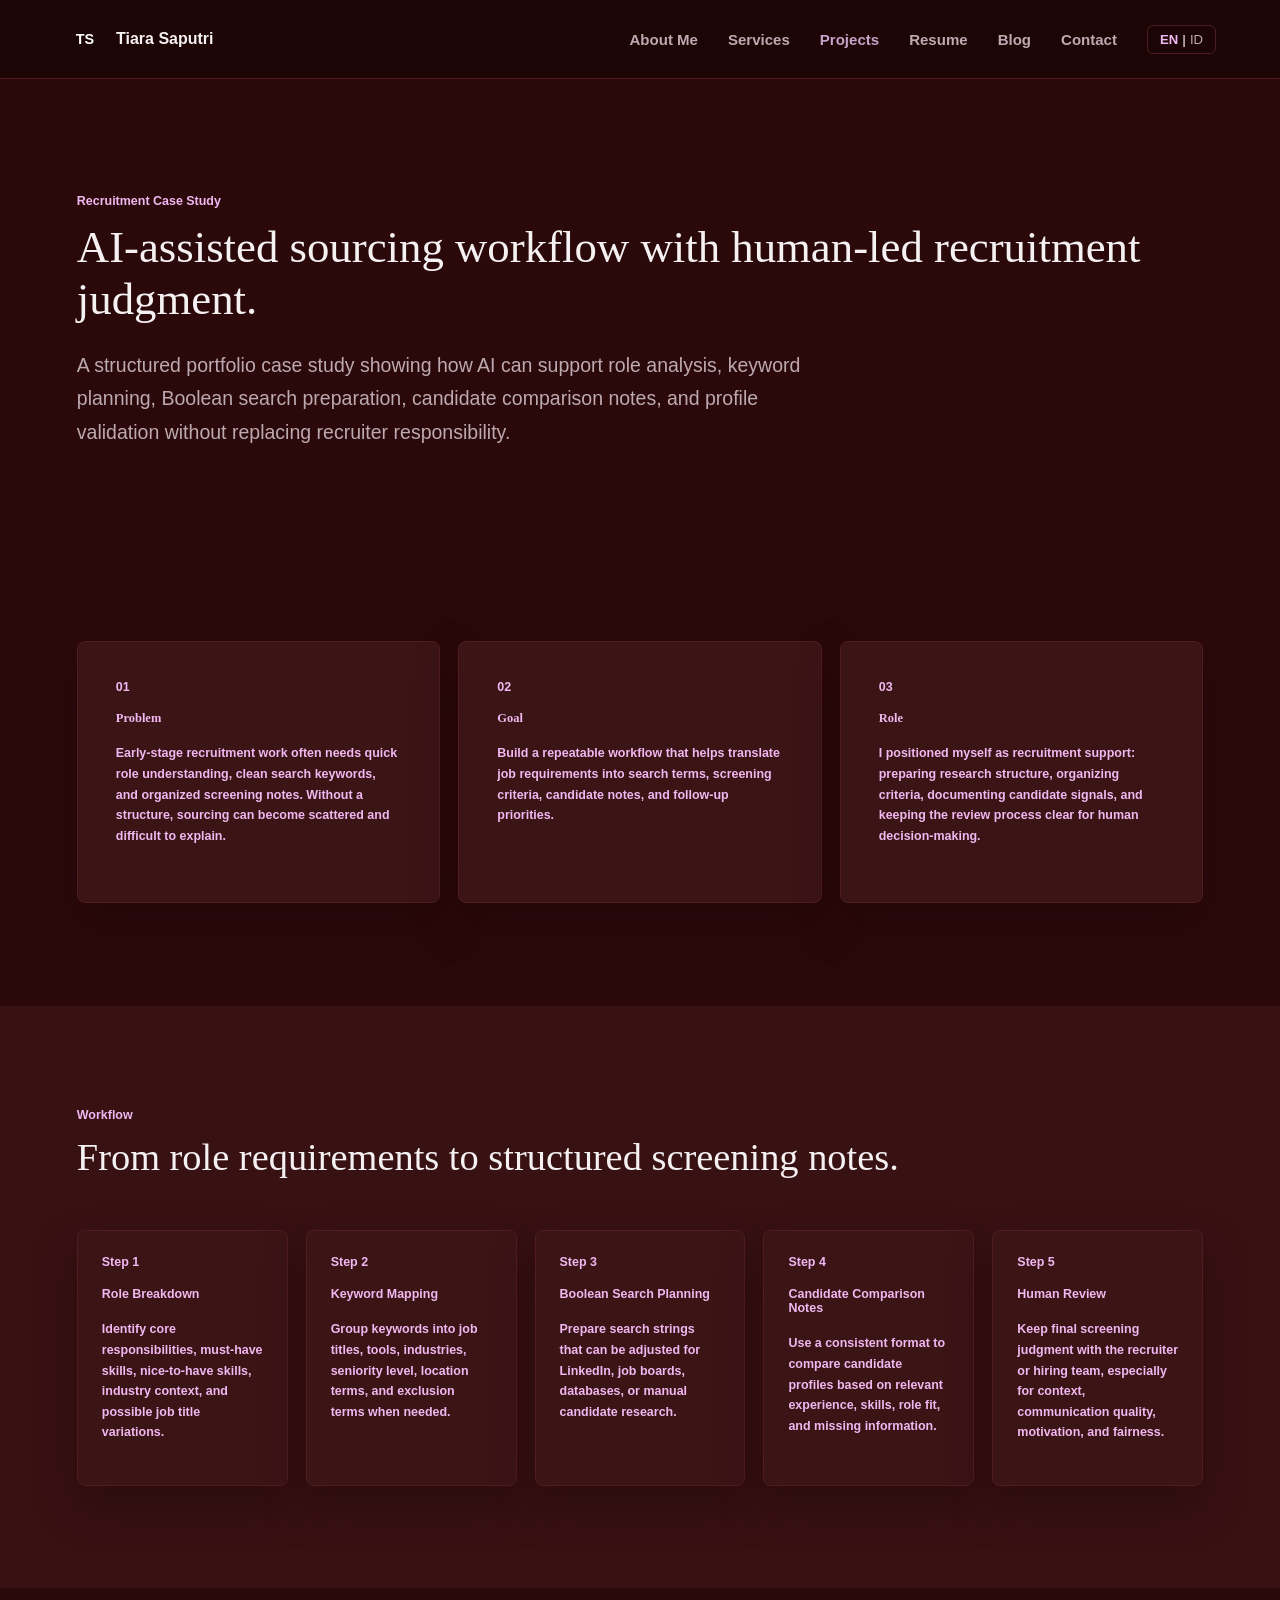
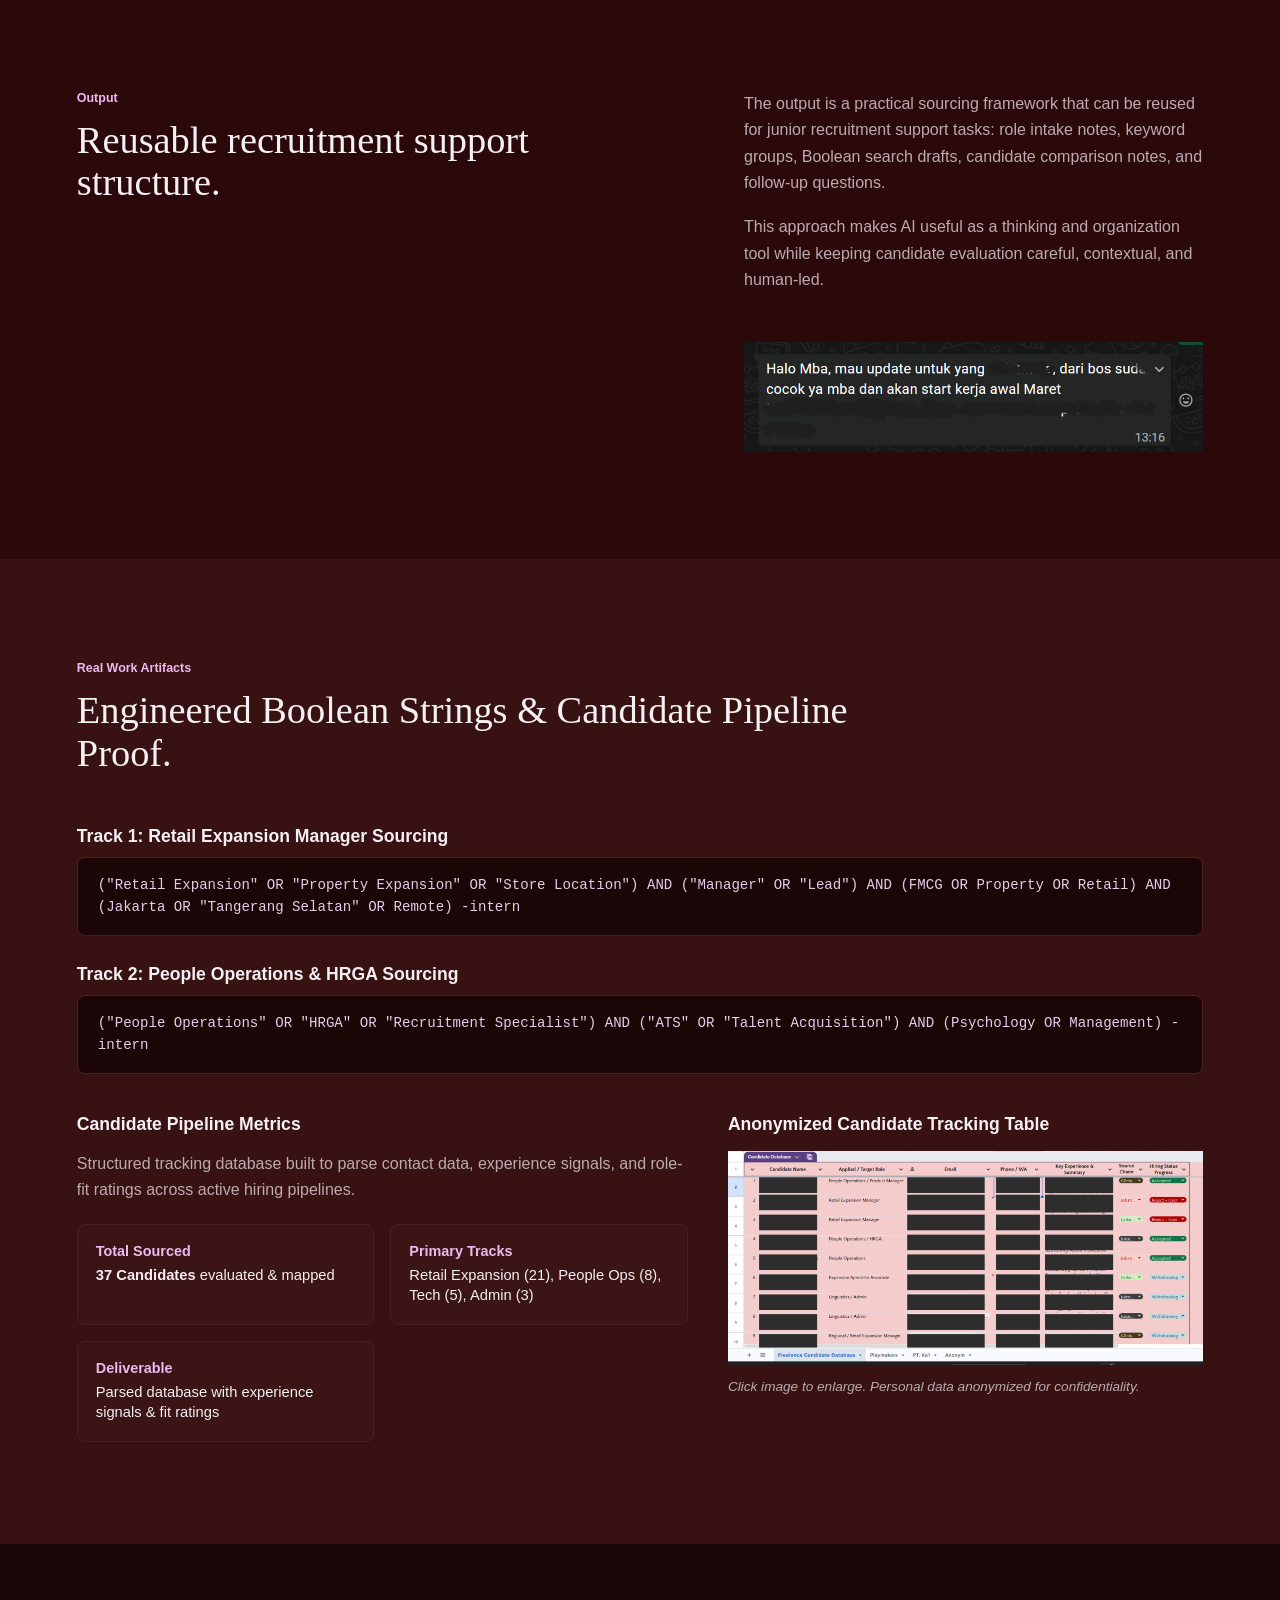
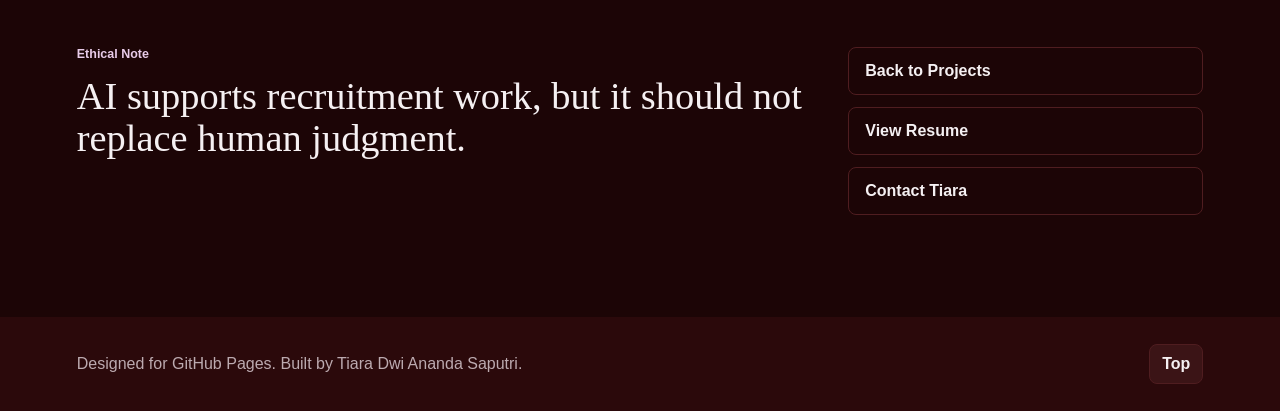
==== commit 4b494676: "feat: add Boolean search formulas, candidate pipeline breakdown, and hiring table artifact" ====
--- a/ai-sourcing-case-study.html
+++ b/ai-sourcing-case-study.html
@@ -24,7 +24,7 @@
       href="https://fonts.googleapis.com/css2?family=Caveat+Brush&family=Inter:wght@400;500;600;700;800;900&display=swap"
       rel="stylesheet"
     />
-    <link rel="stylesheet" href="styles.css?v=multi-page-3" />
+    <link rel="stylesheet" href="styles.css?v=renewal-v2" />
     <script src="lang-switch.js"></script>
   </head>
   <body>
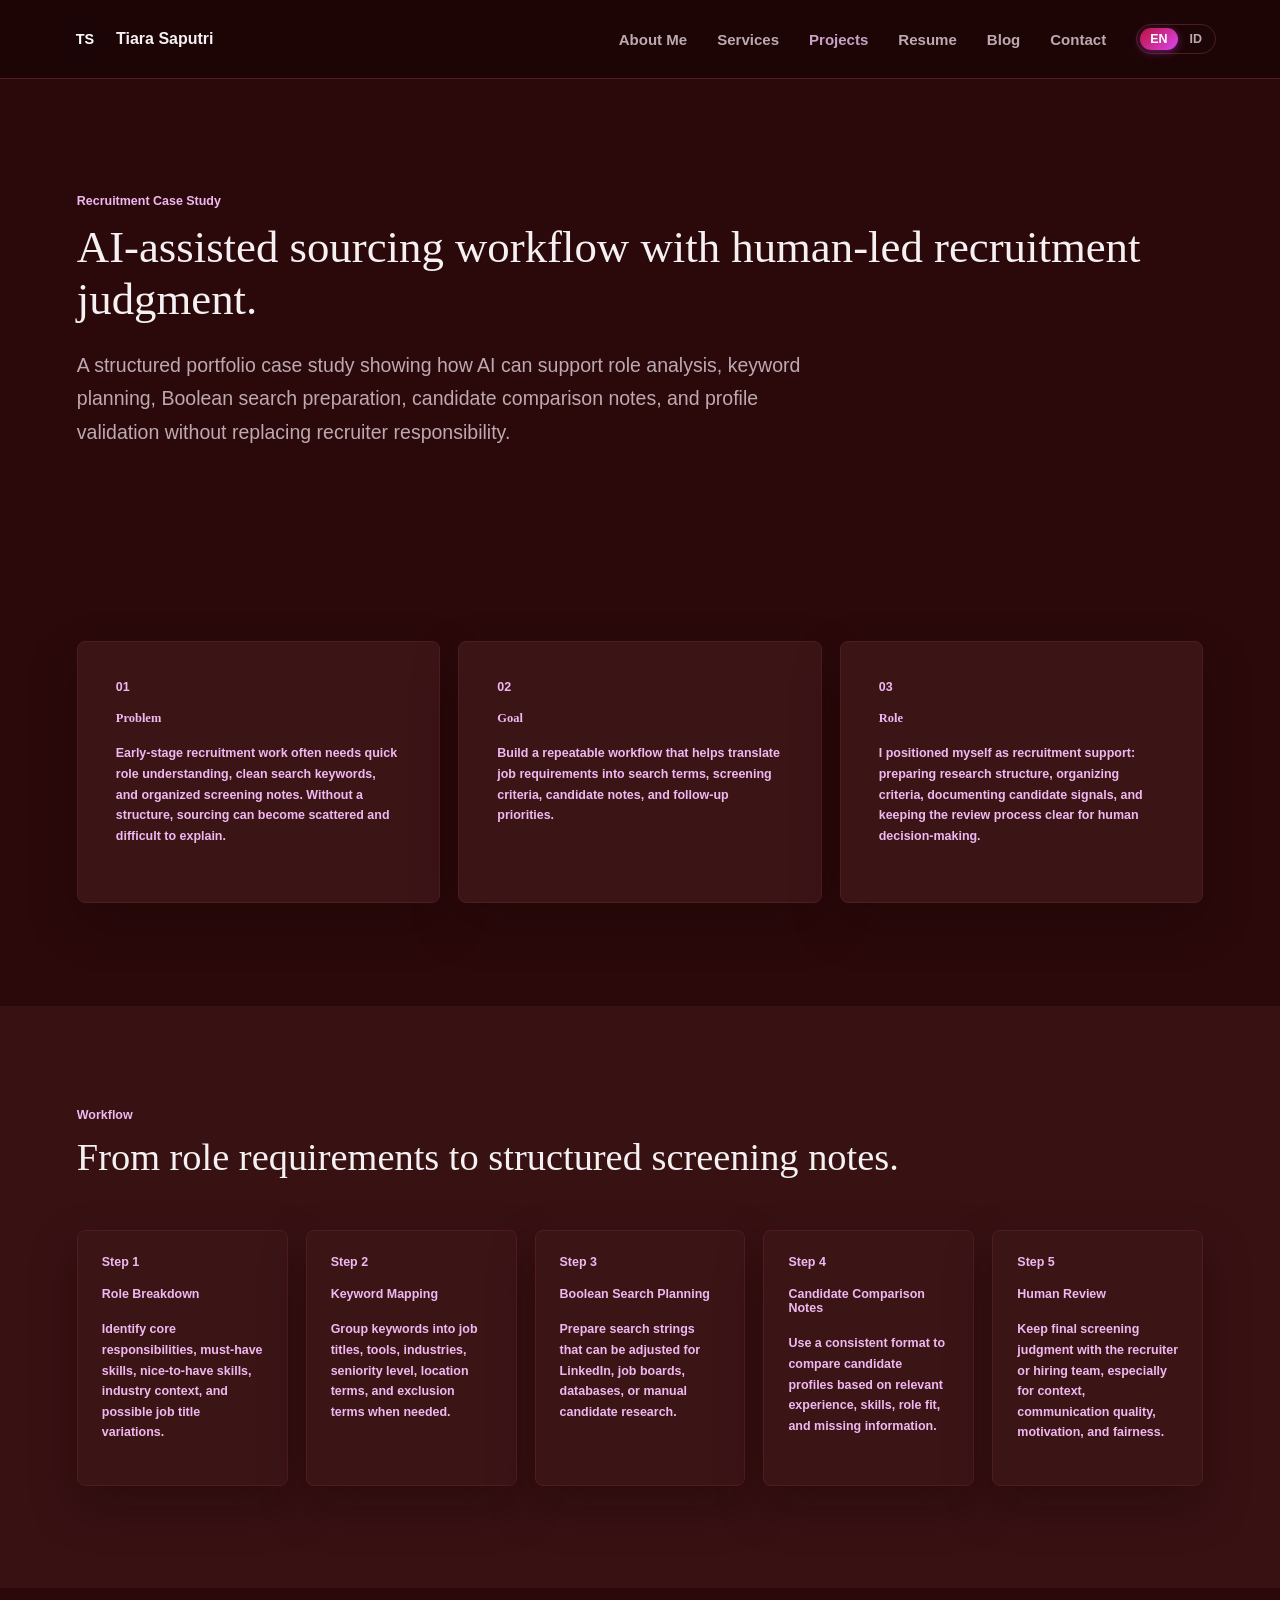
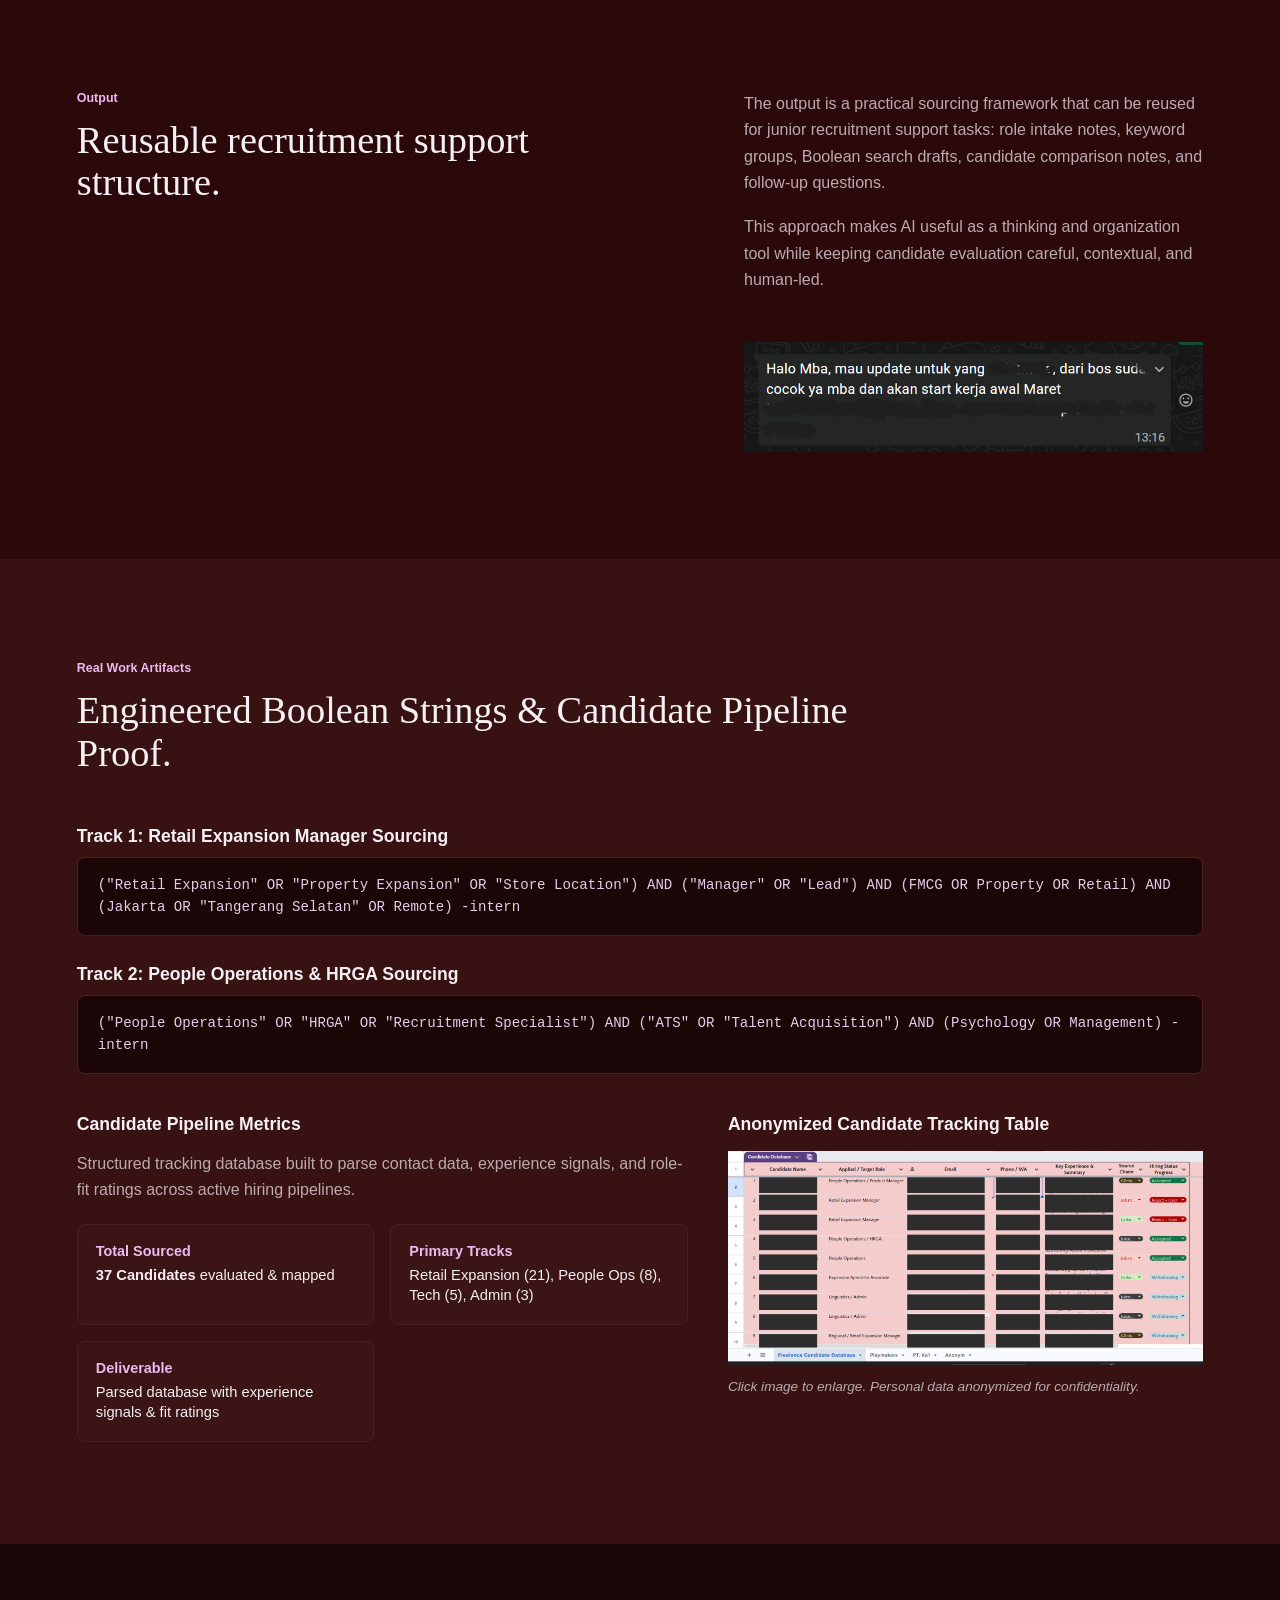
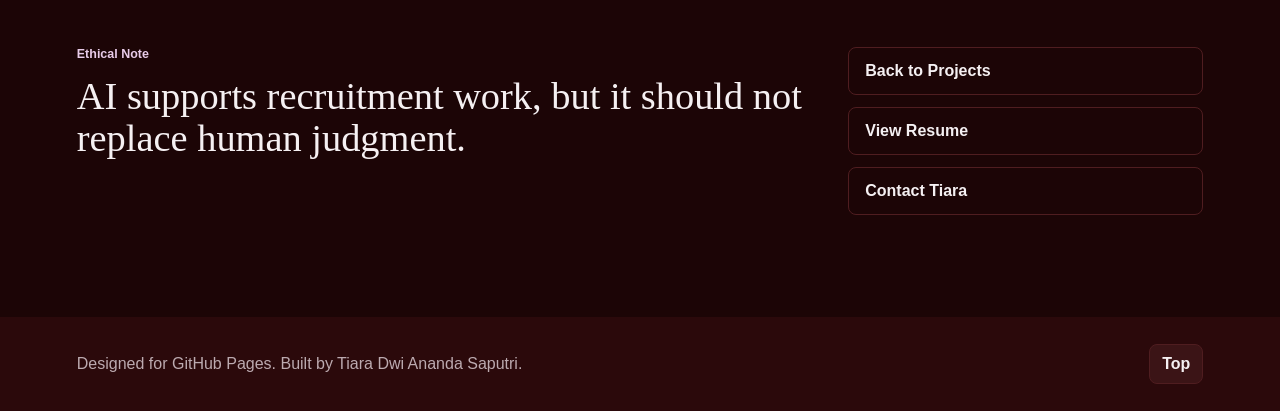
==== commit ee9748da: "style: upgrade language toggle UI to segmented pill switch (ai-sourcing-case-study.html)" ====
--- a/ai-sourcing-case-study.html
+++ b/ai-sourcing-case-study.html
@@ -1,15 +1,15 @@
 <!doctype html>
 <html lang="en">
-  <head>
-  <link rel="icon" type="image/png" href="assets/favicon.png" />
-  <!-- Google tag (gtag.js) -->
-  <script async src="https://www.googletagmanager.com/gtag/js?id=G-NN7CFTCV67"></script>
-  <script>
-    window.dataLayer = window.dataLayer || [];
-    function gtag(){dataLayer.push(arguments);}
-    gtag('js', new Date());
-
-    gtag('config', 'G-NN7CFTCV67');
+  <head>
+  <link rel="icon" type="image/png" href="assets/favicon.png" />
+  <!-- Google tag (gtag.js) -->
+  <script async src="https://www.googletagmanager.com/gtag/js?id=G-NN7CFTCV67"></script>
+  <script>
+    window.dataLayer = window.dataLayer || [];
+    function gtag(){dataLayer.push(arguments);}
+    gtag('js', new Date());
+
+    gtag('config', 'G-NN7CFTCV67');
   </script>
     <meta charset="utf-8" />
     <meta name="viewport" content="width=device-width, initial-scale=1" />
@@ -24,8 +24,8 @@
       href="https://fonts.googleapis.com/css2?family=Caveat+Brush&family=Inter:wght@400;500;600;700;800;900&display=swap"
       rel="stylesheet"
     />
-    <link rel="stylesheet" href="styles.css?v=renewal-v2" />
-    <script src="lang-switch.js"></script>
+    <link rel="stylesheet" href="styles.css?v=renewal-v5" />
+    <script src="lang-switch.js?v=renewal-v5"></script>
   </head>
   <body>
     <header class="site-header">
@@ -33,16 +33,17 @@
         <span class="brand-mark">TS</span>
         <span>Tiara Saputri</span>
       </a>
-      <nav class="nav-links" aria-label="Primary navigation">
-        <a href="index.html#about"><span class="lang-en">About Me</span><span class="lang-id">Tentang Saya</span></a>
-        <a href="services.html"><span class="lang-en">Services</span><span class="lang-id">Layanan</span></a>
-        <a href="projects.html" class="active"><span class="lang-en">Projects</span><span class="lang-id">Proyek</span></a>
-        <a href="resume.html">Resume</a>
-        <a href="blog.html">Blog</a>
-        <a href="index.html#contact"><span class="lang-en">Contact</span><span class="lang-id">Kontak</span></a>
-        <button id="lang-toggle" class="lang-toggle-btn" aria-label="Switch Language / Ubah Bahasa">
-          <span class="lang-text-en">EN</span> | <span class="lang-text-id">ID</span>
-        </button>
+      <nav class="nav-links" aria-label="Primary navigation">
+        <a href="index.html#about"><span class="lang-en">About Me</span><span class="lang-id">Tentang Saya</span></a>
+        <a href="services.html"><span class="lang-en">Services</span><span class="lang-id">Layanan</span></a>
+        <a href="projects.html" class="active"><span class="lang-en">Projects</span><span class="lang-id">Proyek</span></a>
+        <a href="resume.html">Resume</a>
+        <a href="blog.html">Blog</a>
+        <a href="index.html#contact"><span class="lang-en">Contact</span><span class="lang-id">Kontak</span></a>
+        <button id="lang-toggle" class="lang-toggle-btn" aria-label="Switch Language / Ubah Bahasa">
+          <span class="lang-text-en">EN</span>
+          <span class="lang-text-id">ID</span>
+        </button>
       </nav>
     </header>
 
@@ -151,165 +152,165 @@
               <span class="lang-en">Candidate Comparison Notes</span>
               <span class="lang-id">Catatan Perbandingan Kandidat</span>
             </h3>
-            <p>
-              <span class="lang-en">Use a consistent format to compare candidate profiles based on relevant experience, skills, role fit, and missing information.</span>
-              <span class="lang-id">Menggunakan format yang konsisten untuk membandingkan profil kandidat berdasarkan pengalaman relevan, keterampilan, keselarasan peran, dan informasi yang kurang.</span>
-            </p>
-          </article>
-          <article>
-            <span>Step 5</span>
-            <h3>
-              <span class="lang-en">Human Review</span>
-              <span class="lang-id">Peninjauan Manusia</span>
-            </h3>
-            <p>
-              <span class="lang-en">Keep final screening judgment with the recruiter or hiring team, especially for context, communication quality, motivation, and fairness.</span>
-              <span class="lang-id">Menjaga keputusan penyaringan akhir tetap pada perekrut atau tim perekrut, terutama untuk konteks, kualitas komunikasi, motivasi, dan keadilan.</span>
-            </p>
-          </article>
-        </div>
-      </section>
-
-      <section class="section">
-        <div class="split">
-          <div>
-            <p class="section-kicker">
-              <span class="lang-en">Output</span>
-              <span class="lang-id">Hasil Kerja</span>
-            </p>
-            <h2>
-              <span class="lang-en">Reusable recruitment support structure.</span>
-              <span class="lang-id">Struktur dukungan rekrutmen yang dapat digunakan kembali.</span>
-            </h2>
-          </div>
-          <div class="about-copy">
-            <p>
-              <span class="lang-en">The output is a practical sourcing framework that can be reused for junior recruitment support tasks: role intake notes, keyword groups, Boolean search drafts, candidate comparison notes, and follow-up questions.</span>
-              <span class="lang-id">Hasil kerjanya adalah kerangka sourcing praktis yang dapat digunakan kembali untuk tugas-tugas dukungan rekrutmen pemula: catatan pemahaman posisi, kelompok kata kunci, draf Boolean search, catatan perbandingan kandidat, dan pertanyaan tindak lanjut.</span>
-            </p>
-            <p>
-              <span class="lang-en">This approach makes AI useful as a thinking and organization tool while keeping candidate evaluation careful, contextual, and human-led.</span>
-              <span class="lang-id">Pendekatan ini membuat AI berguna sebagai alat berpikir dan pengorganisasian dengan tetap menjaga evaluasi kandidat yang hati-hati, kontekstual, dan dipimpin oleh manusia.</span>
-            </p>
-            <div style="margin-top: 30px; max-width: 500px;" class="photo-frame">
-              <img src="assets/testimonial-ai-recruitment.png?v=20260610" alt="Success Sourcing Testimonial" style="aspect-ratio: auto; width: 100%; object-fit: contain;" />
-            </div>
-          </div>
-        </div>
-      </section>
-
-      <!-- Real Artifacts & Boolean Strings Section -->
-      <section class="section muted">
-        <div class="section-heading">
-          <p class="section-kicker">
-            <span class="lang-en">Real Work Artifacts</span>
-            <span class="lang-id">Artefak Pekerjaan Nyata</span>
-          </p>
-          <h2>
-            <span class="lang-en">Engineered Boolean Strings &amp; Candidate Pipeline Proof.</span>
-            <span class="lang-id">Formula Boolean Search &amp; Bukti Pipeline Kandidat.</span>
-          </h2>
-        </div>
-
-        <div style="margin-bottom: 40px;">
-          <h3>
-            <span class="lang-en">Track 1: Retail Expansion Manager Sourcing</span>
-            <span class="lang-id">Jalur 1: Sourcing Manajer Ekspansi Ritel</span>
-          </h3>
-          <div class="boolean-code-box">
-            ("Retail Expansion" OR "Property Expansion" OR "Store Location") AND ("Manager" OR "Lead") AND (FMCG OR Property OR Retail) AND (Jakarta OR "Tangerang Selatan" OR Remote) -intern
-          </div>
-
-          <h3 style="margin-top: 28px;">
-            <span class="lang-en">Track 2: People Operations &amp; HRGA Sourcing</span>
-            <span class="lang-id">Jalur 2: Sourcing People Operations &amp; HRGA</span>
-          </h3>
-          <div class="boolean-code-box">
-            ("People Operations" OR "HRGA" OR "Recruitment Specialist") AND ("ATS" OR "Talent Acquisition") AND (Psychology OR Management) -intern
-          </div>
-        </div>
-
-        <div class="split" style="align-items: start; gap: 40px;">
-          <div>
-            <h3>
-              <span class="lang-en">Candidate Pipeline Metrics</span>
-              <span class="lang-id">Metrik Pipeline Kandidat</span>
-            </h3>
-            <p style="color: var(--muted); line-height: 1.65; margin-bottom: 20px;">
-              <span class="lang-en">Structured tracking database built to parse contact data, experience signals, and role-fit ratings across active hiring pipelines.</span>
-              <span class="lang-id">Database pelacakan terstruktur yang dibuat untuk mengurai data kontak, sinyal pengalaman, dan nilai kesesuaian peran di seluruh pipeline rekrutmen aktif.</span>
-            </p>
-
-            <div class="pipeline-metrics-grid">
-              <div class="pipeline-metric-card">
-                <h4>Total Sourced</h4>
-                <p><strong>37 Candidates</strong> evaluated &amp; mapped</p>
-              </div>
-              <div class="pipeline-metric-card">
-                <h4>Primary Tracks</h4>
-                <p>Retail Expansion (21), People Ops (8), Tech (5), Admin (3)</p>
-              </div>
-              <div class="pipeline-metric-card">
-                <h4>Deliverable</h4>
-                <p>Parsed database with experience signals &amp; fit ratings</p>
-              </div>
-            </div>
-          </div>
-
-          <div>
-            <h3>
-              <span class="lang-en">Anonymized Candidate Tracking Table</span>
-              <span class="lang-id">Tabel Pelacakan Kandidat (Tersamar)</span>
-            </h3>
-            <div style="margin-top: 16px;" class="photo-frame">
-              <img src="assets/blur-sensitive-hiring-table.png" alt="Anonymized Candidate Tracking Table Artifact" style="aspect-ratio: auto; width: 100%; object-fit: contain;" />
-            </div>
-            <p style="color: var(--muted); font-size: 0.85rem; margin-top: 10px; font-style: italic;">
-              <span class="lang-en">Click image to enlarge. Personal data anonymized for confidentiality.</span>
-              <span class="lang-id">Klik gambar untuk memperbesar. Data pribadi disamarkan untuk kerahasiaan.</span>
-            </p>
-          </div>
-        </div>
-      </section>
-
-      <section class="contact-section">
-        <div>
-          <p class="section-kicker">
-            <span class="lang-en">Ethical Note</span>
-            <span class="lang-id">Catatan Etis</span>
-          </p>
-          <h2>
-            <span class="lang-en">AI supports recruitment work, but it should not replace human judgment.</span>
-            <span class="lang-id">AI mendukung pekerjaan rekrutmen, tetapi tidak boleh menggantikan keputusan manusia.</span>
-          </h2>
-        </div>
-        <div class="contact-panel">
-          <a href="projects.html">
-            <span class="lang-en">Back to Projects</span>
-            <span class="lang-id">Kembali ke Proyek</span>
-          </a>
-          <a href="resume.html">
-            <span class="lang-en">View Resume</span>
-            <span class="lang-id">Lihat Resume</span>
-          </a>
-          <a href="mailto:tiaradwia1506@gmail.com">
-            <span class="lang-en">Contact Tiara</span>
-            <span class="lang-id">Hubungi Tiara</span>
-          </a>
-        </div>
-      </section>
-    </main>
-
-    <footer class="site-footer">
-      <p>
-        <span class="lang-en">Designed for GitHub Pages. Built by Tiara Dwi Ananda Saputri.</span>
-        <span class="lang-id">Didesain untuk GitHub Pages. Dibuat oleh Tiara Dwi Ananda Saputri.</span>
-      </p>
-      <button class="top-button" type="button" aria-label="Back to top">
-        <span class="lang-en">Top</span>
-        <span class="lang-id">Ke Atas</span>
-      </button>
-    </footer>
-    <script src="script.js?v=2"></script>
-  </body>
-</html>
+            <p>
+              <span class="lang-en">Use a consistent format to compare candidate profiles based on relevant experience, skills, role fit, and missing information.</span>
+              <span class="lang-id">Menggunakan format yang konsisten untuk membandingkan profil kandidat berdasarkan pengalaman relevan, keterampilan, keselarasan peran, dan informasi yang kurang.</span>
+            </p>
+          </article>
+          <article>
+            <span>Step 5</span>
+            <h3>
+              <span class="lang-en">Human Review</span>
+              <span class="lang-id">Peninjauan Manusia</span>
+            </h3>
+            <p>
+              <span class="lang-en">Keep final screening judgment with the recruiter or hiring team, especially for context, communication quality, motivation, and fairness.</span>
+              <span class="lang-id">Menjaga keputusan penyaringan akhir tetap pada perekrut atau tim perekrut, terutama untuk konteks, kualitas komunikasi, motivasi, dan keadilan.</span>
+            </p>
+          </article>
+        </div>
+      </section>
+
+      <section class="section">
+        <div class="split">
+          <div>
+            <p class="section-kicker">
+              <span class="lang-en">Output</span>
+              <span class="lang-id">Hasil Kerja</span>
+            </p>
+            <h2>
+              <span class="lang-en">Reusable recruitment support structure.</span>
+              <span class="lang-id">Struktur dukungan rekrutmen yang dapat digunakan kembali.</span>
+            </h2>
+          </div>
+          <div class="about-copy">
+            <p>
+              <span class="lang-en">The output is a practical sourcing framework that can be reused for junior recruitment support tasks: role intake notes, keyword groups, Boolean search drafts, candidate comparison notes, and follow-up questions.</span>
+              <span class="lang-id">Hasil kerjanya adalah kerangka sourcing praktis yang dapat digunakan kembali untuk tugas-tugas dukungan rekrutmen pemula: catatan pemahaman posisi, kelompok kata kunci, draf Boolean search, catatan perbandingan kandidat, dan pertanyaan tindak lanjut.</span>
+            </p>
+            <p>
+              <span class="lang-en">This approach makes AI useful as a thinking and organization tool while keeping candidate evaluation careful, contextual, and human-led.</span>
+              <span class="lang-id">Pendekatan ini membuat AI berguna sebagai alat berpikir dan pengorganisasian dengan tetap menjaga evaluasi kandidat yang hati-hati, kontekstual, dan dipimpin oleh manusia.</span>
+            </p>
+            <div style="margin-top: 30px; max-width: 500px;" class="photo-frame">
+              <img src="assets/testimonial-ai-recruitment.png?v=20260610" alt="Success Sourcing Testimonial" style="aspect-ratio: auto; width: 100%; object-fit: contain;" />
+            </div>
+          </div>
+        </div>
+      </section>
+
+      <!-- Real Artifacts & Boolean Strings Section -->
+      <section class="section muted">
+        <div class="section-heading">
+          <p class="section-kicker">
+            <span class="lang-en">Real Work Artifacts</span>
+            <span class="lang-id">Artefak Pekerjaan Nyata</span>
+          </p>
+          <h2>
+            <span class="lang-en">Engineered Boolean Strings &amp; Candidate Pipeline Proof.</span>
+            <span class="lang-id">Formula Boolean Search &amp; Bukti Pipeline Kandidat.</span>
+          </h2>
+        </div>
+
+        <div style="margin-bottom: 40px;">
+          <h3>
+            <span class="lang-en">Track 1: Retail Expansion Manager Sourcing</span>
+            <span class="lang-id">Jalur 1: Sourcing Manajer Ekspansi Ritel</span>
+          </h3>
+          <div class="boolean-code-box">
+            ("Retail Expansion" OR "Property Expansion" OR "Store Location") AND ("Manager" OR "Lead") AND (FMCG OR Property OR Retail) AND (Jakarta OR "Tangerang Selatan" OR Remote) -intern
+          </div>
+
+          <h3 style="margin-top: 28px;">
+            <span class="lang-en">Track 2: People Operations &amp; HRGA Sourcing</span>
+            <span class="lang-id">Jalur 2: Sourcing People Operations &amp; HRGA</span>
+          </h3>
+          <div class="boolean-code-box">
+            ("People Operations" OR "HRGA" OR "Recruitment Specialist") AND ("ATS" OR "Talent Acquisition") AND (Psychology OR Management) -intern
+          </div>
+        </div>
+
+        <div class="split" style="align-items: start; gap: 40px;">
+          <div>
+            <h3>
+              <span class="lang-en">Candidate Pipeline Metrics</span>
+              <span class="lang-id">Metrik Pipeline Kandidat</span>
+            </h3>
+            <p style="color: var(--muted); line-height: 1.65; margin-bottom: 20px;">
+              <span class="lang-en">Structured tracking database built to parse contact data, experience signals, and role-fit ratings across active hiring pipelines.</span>
+              <span class="lang-id">Database pelacakan terstruktur yang dibuat untuk mengurai data kontak, sinyal pengalaman, dan nilai kesesuaian peran di seluruh pipeline rekrutmen aktif.</span>
+            </p>
+
+            <div class="pipeline-metrics-grid">
+              <div class="pipeline-metric-card">
+                <h4>Total Sourced</h4>
+                <p><strong>37 Candidates</strong> evaluated &amp; mapped</p>
+              </div>
+              <div class="pipeline-metric-card">
+                <h4>Primary Tracks</h4>
+                <p>Retail Expansion (21), People Ops (8), Tech (5), Admin (3)</p>
+              </div>
+              <div class="pipeline-metric-card">
+                <h4>Deliverable</h4>
+                <p>Parsed database with experience signals &amp; fit ratings</p>
+              </div>
+            </div>
+          </div>
+
+          <div>
+            <h3>
+              <span class="lang-en">Anonymized Candidate Tracking Table</span>
+              <span class="lang-id">Tabel Pelacakan Kandidat (Tersamar)</span>
+            </h3>
+            <div style="margin-top: 16px;" class="photo-frame">
+              <img src="assets/blur-sensitive-hiring-table.png" alt="Anonymized Candidate Tracking Table Artifact" style="aspect-ratio: auto; width: 100%; object-fit: contain;" />
+            </div>
+            <p style="color: var(--muted); font-size: 0.85rem; margin-top: 10px; font-style: italic;">
+              <span class="lang-en">Click image to enlarge. Personal data anonymized for confidentiality.</span>
+              <span class="lang-id">Klik gambar untuk memperbesar. Data pribadi disamarkan untuk kerahasiaan.</span>
+            </p>
+          </div>
+        </div>
+      </section>
+
+      <section class="contact-section">
+        <div>
+          <p class="section-kicker">
+            <span class="lang-en">Ethical Note</span>
+            <span class="lang-id">Catatan Etis</span>
+          </p>
+          <h2>
+            <span class="lang-en">AI supports recruitment work, but it should not replace human judgment.</span>
+            <span class="lang-id">AI mendukung pekerjaan rekrutmen, tetapi tidak boleh menggantikan keputusan manusia.</span>
+          </h2>
+        </div>
+        <div class="contact-panel">
+          <a href="projects.html">
+            <span class="lang-en">Back to Projects</span>
+            <span class="lang-id">Kembali ke Proyek</span>
+          </a>
+          <a href="resume.html">
+            <span class="lang-en">View Resume</span>
+            <span class="lang-id">Lihat Resume</span>
+          </a>
+          <a href="mailto:tiaradwia1506@gmail.com">
+            <span class="lang-en">Contact Tiara</span>
+            <span class="lang-id">Hubungi Tiara</span>
+          </a>
+        </div>
+      </section>
+    </main>
+
+    <footer class="site-footer">
+      <p>
+        <span class="lang-en">Designed for GitHub Pages. Built by Tiara Dwi Ananda Saputri.</span>
+        <span class="lang-id">Didesain untuk GitHub Pages. Dibuat oleh Tiara Dwi Ananda Saputri.</span>
+      </p>
+      <button class="top-button" type="button" aria-label="Back to top">
+        <span class="lang-en">Top</span>
+        <span class="lang-id">Ke Atas</span>
+      </button>
+    </footer>
+    
+  </body>
+</html>
--- a/styles.css
+++ b/styles.css
@@ -986,48 +986,60 @@
   display: none !important;
 }
 
-/* Language Switcher Button */
+/* Language Switcher Segmented Control Button */
 .lang-toggle-btn {
   display: inline-flex;
   align-items: center;
-  justify-content: center;
+  justify-content: space-between;
   background: var(--deep);
-  color: var(--muted);
-  border: 1px solid var(--line);
-  border-radius: 6px;
-  padding: 6px 12px;
+  border: 1px solid var(--line);
+  border-radius: 20px;
+  padding: 3px;
   font-family: inherit;
-  font-size: 0.82rem;
+  font-size: 0.78rem;
+  font-weight: 700;
+  cursor: pointer;
+  transition: all 200ms ease;
+  user-select: none;
+  gap: 2px;
+}
+
+.lang-toggle-btn:hover {
+  border-color: var(--rose);
+  box-shadow: 0 0 12px rgba(240, 184, 240, 0.25);
+}
+
+.lang-toggle-btn .lang-text-en,
+.lang-toggle-btn .lang-text-id {
+  padding: 4px 10px;
+  border-radius: 14px;
+  transition: all 200ms ease;
+  display: inline-block;
+}
+
+html[lang="en"] .lang-toggle-btn .lang-text-en {
+  background: linear-gradient(135deg, #be123c 0%, #d946ef 100%);
+  color: #ffffff !important;
   font-weight: 800;
-  cursor: pointer;
-  transition: all 160ms ease;
-  user-select: none;
-  gap: 4px;
-}
-
-.lang-toggle-btn:hover {
-  color: var(--teal);
-  border-color: var(--teal);
-  background: rgba(200, 162, 200, 0.08);
-}
-
-html[lang="en"] .lang-toggle-btn .lang-text-en {
-  color: var(--rose);
-  font-weight: 900;
+  box-shadow: 0 2px 8px rgba(217, 70, 239, 0.4);
 }
 html[lang="en"] .lang-toggle-btn .lang-text-id {
-  color: var(--muted);
-  font-weight: normal;
-}
+  color: var(--muted) !important;
+  background: transparent;
+  font-weight: 600;
+}
+
 html[lang="id"] .lang-toggle-btn .lang-text-id {
-  color: var(--rose);
-  font-weight: 900;
+  background: linear-gradient(135deg, #be123c 0%, #d946ef 100%);
+  color: #ffffff !important;
+  font-weight: 800;
+  box-shadow: 0 2px 8px rgba(217, 70, 239, 0.4);
 }
 html[lang="id"] .lang-toggle-btn .lang-text-en {
-  color: var(--muted);
-  font-weight: normal;
-}
-
+  color: var(--muted) !important;
+  background: transparent;
+  font-weight: 600;
+}
 /* ── Services Page Styles (Migrated from services.html) ── */
 .services-section {
   padding: 1.5rem clamp(18px, 6vw, 88px) 5rem;
